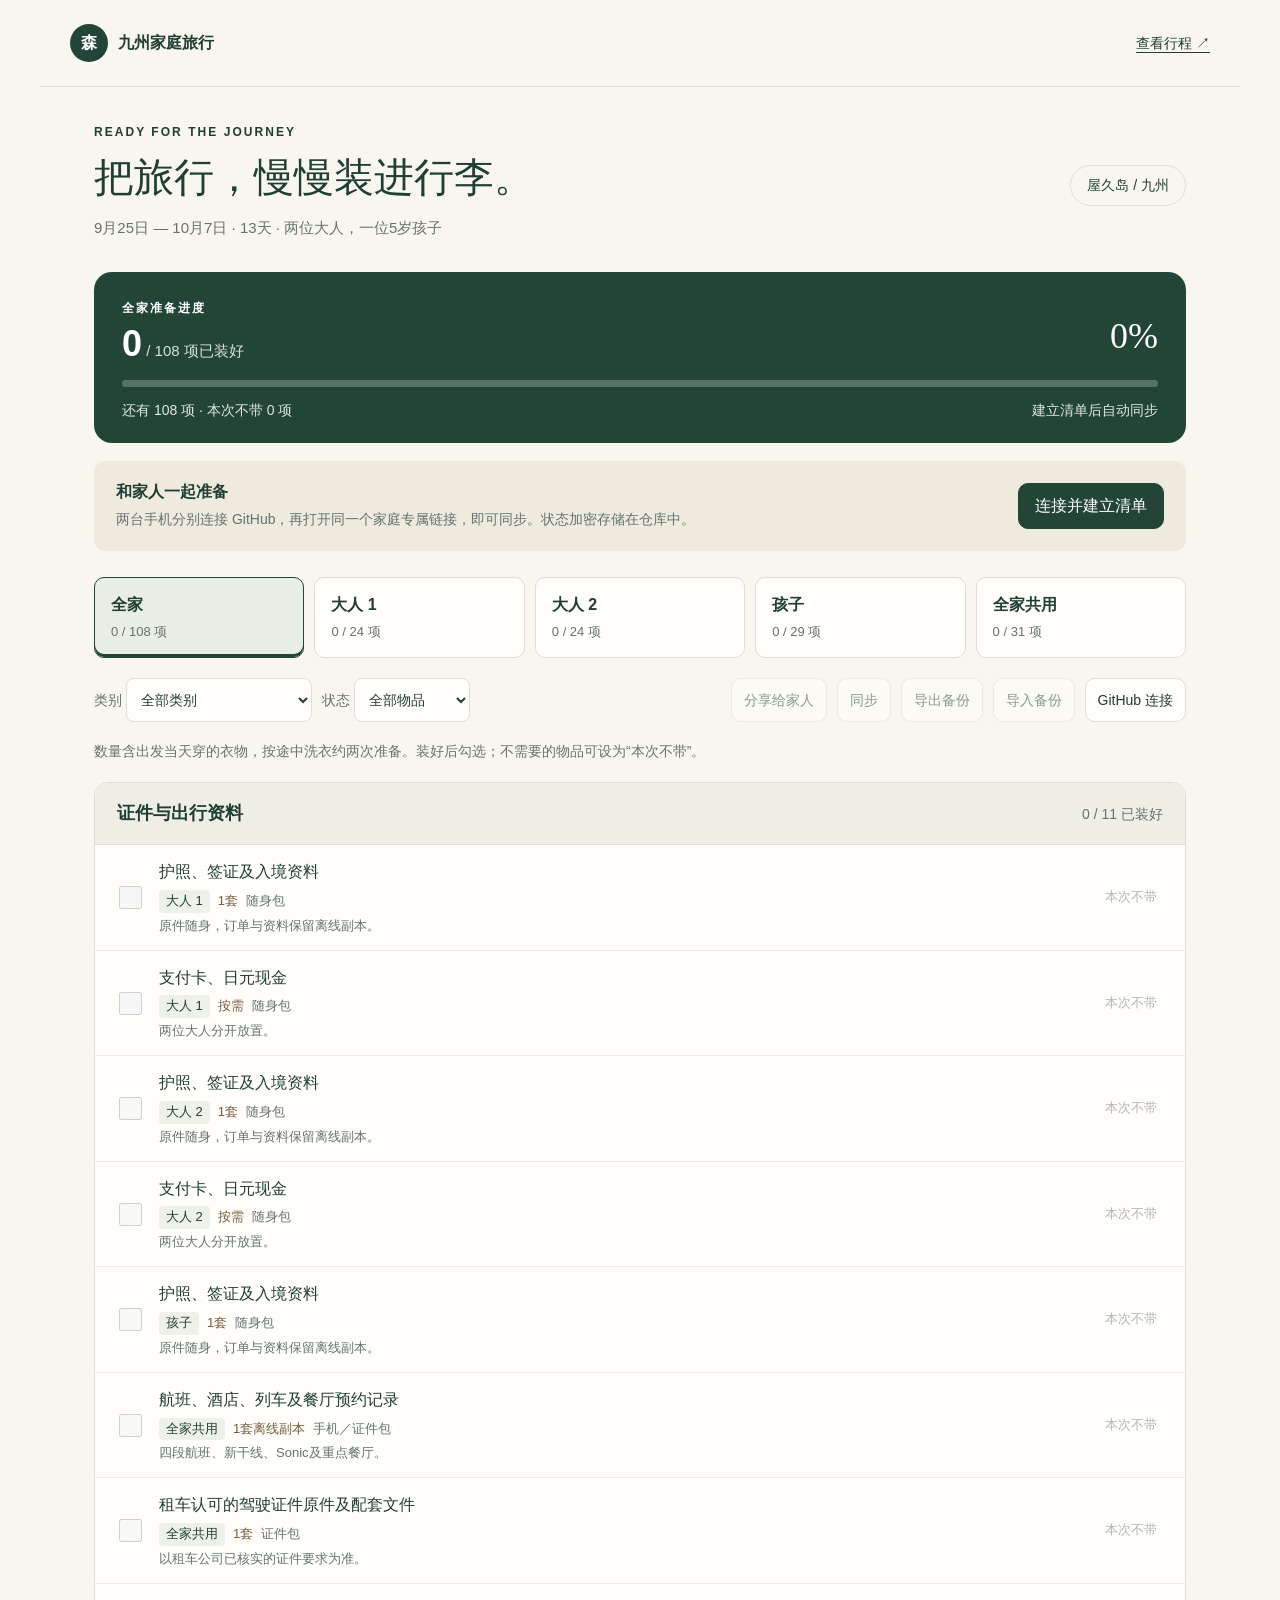
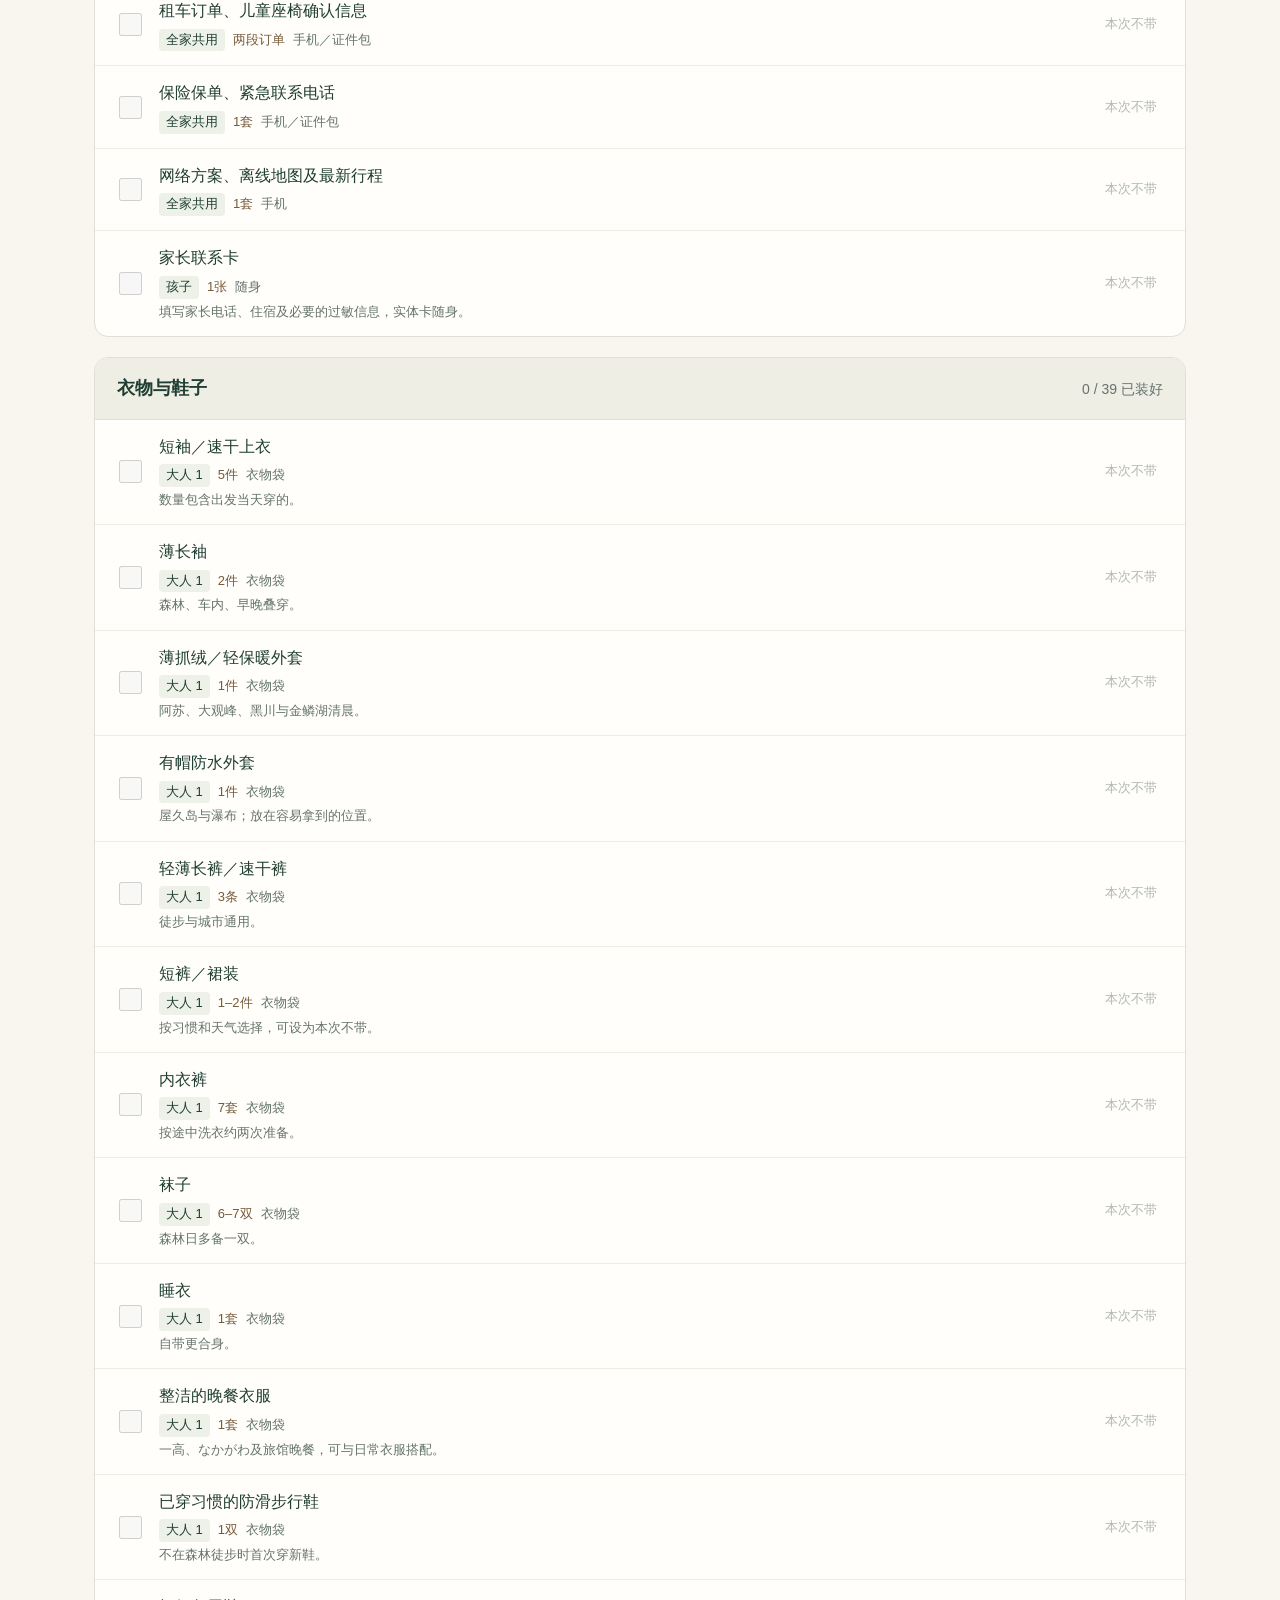
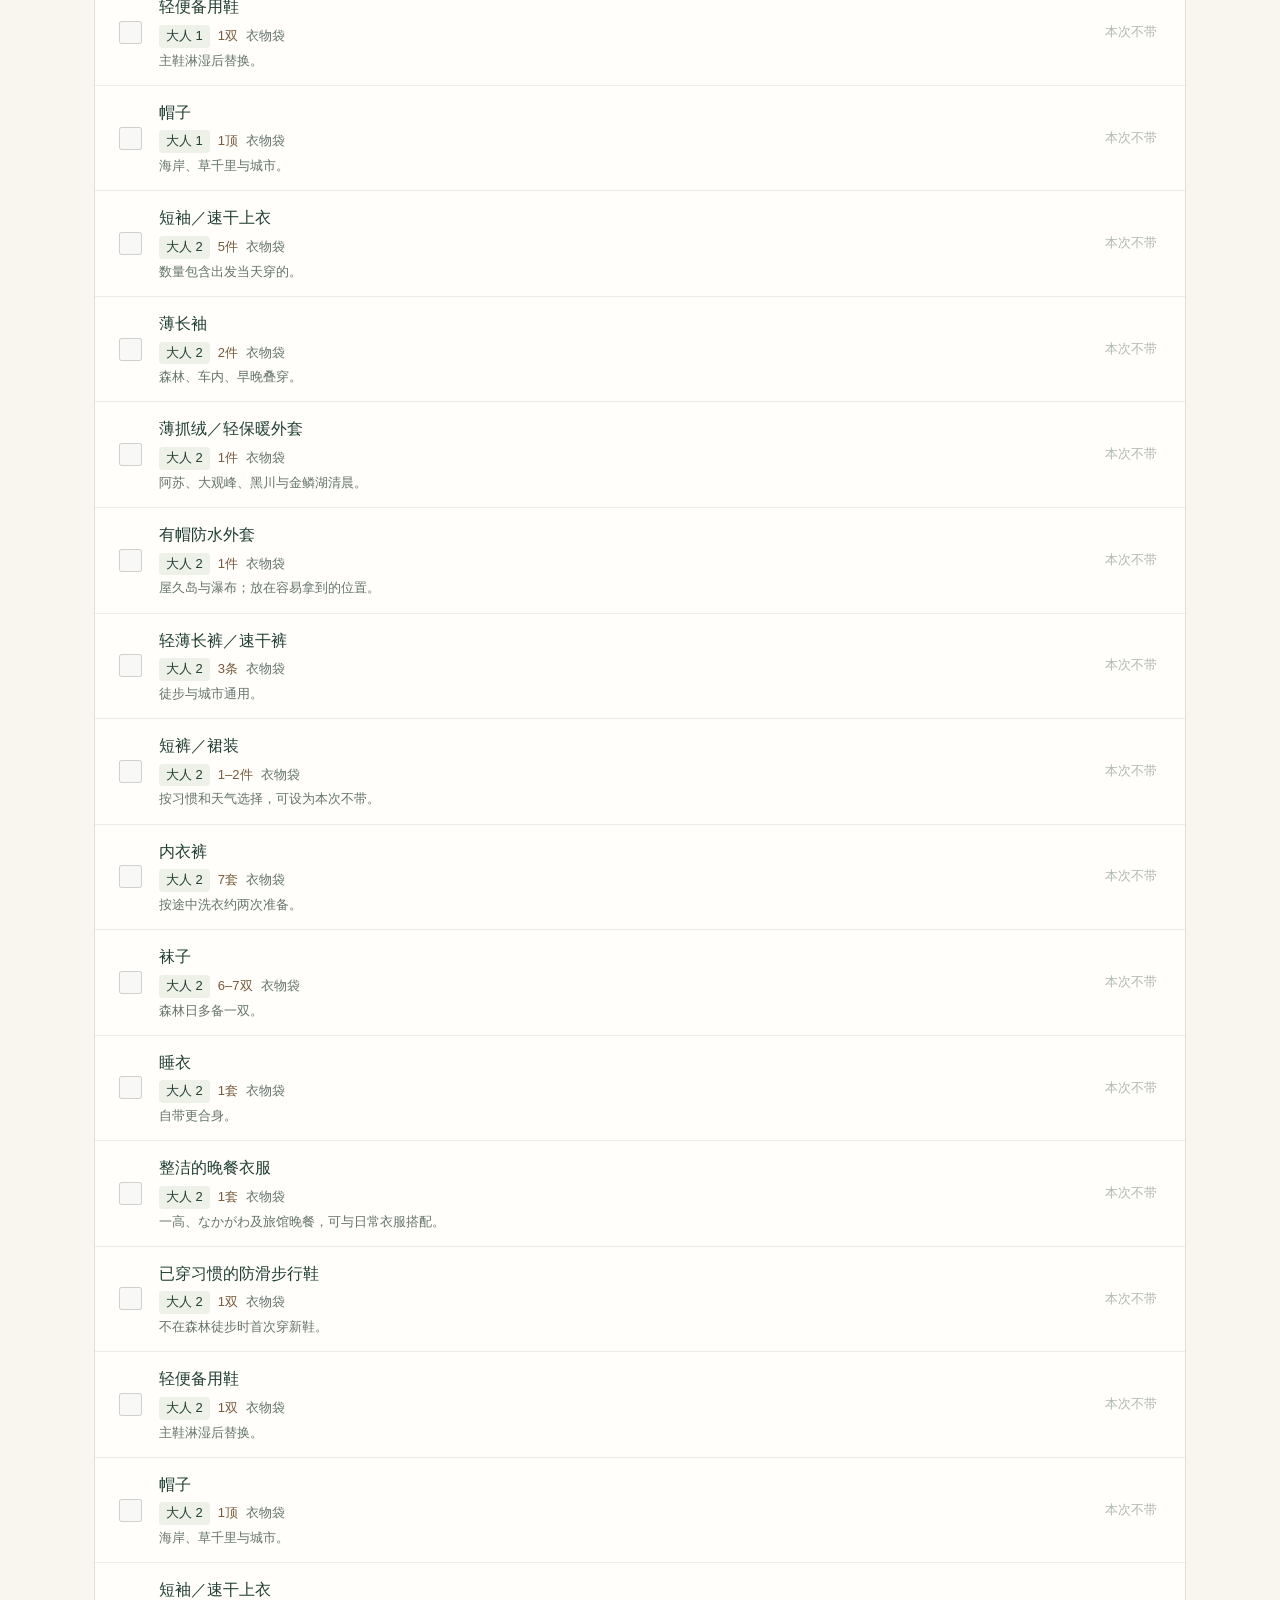
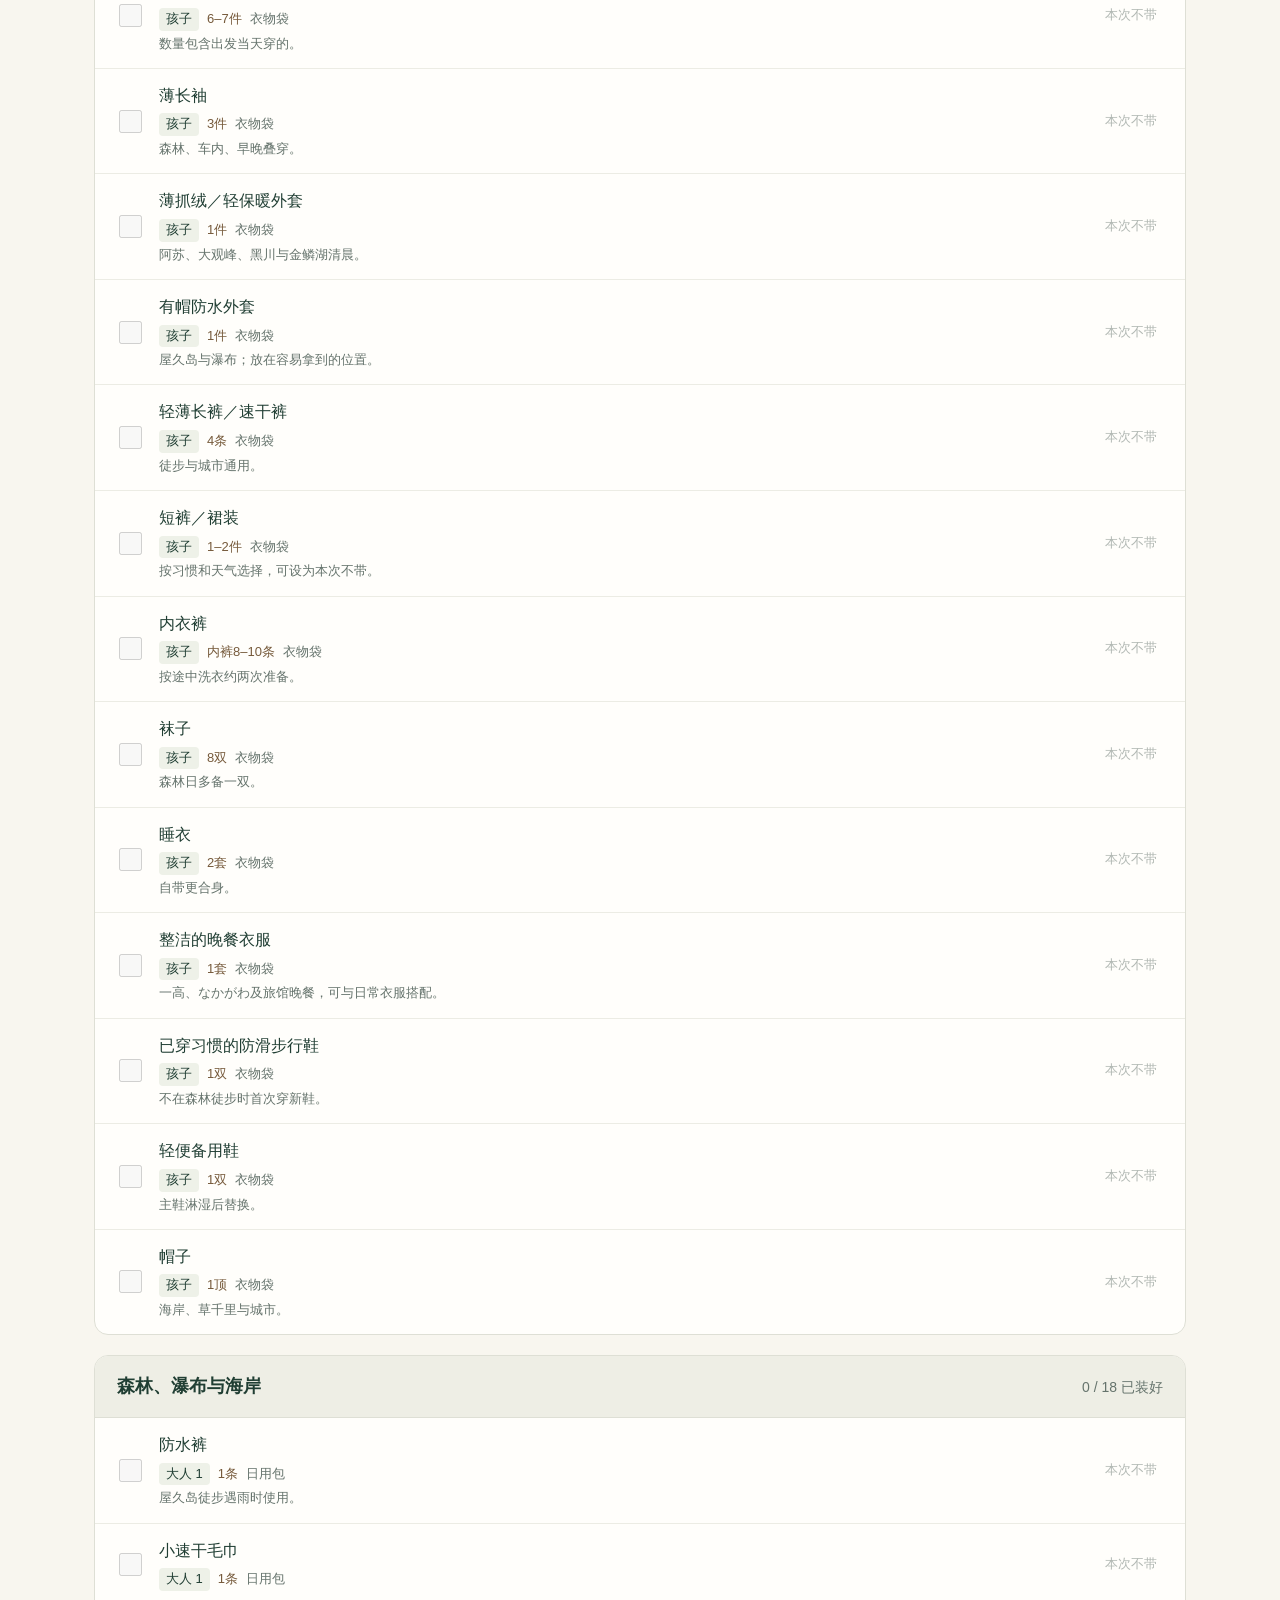
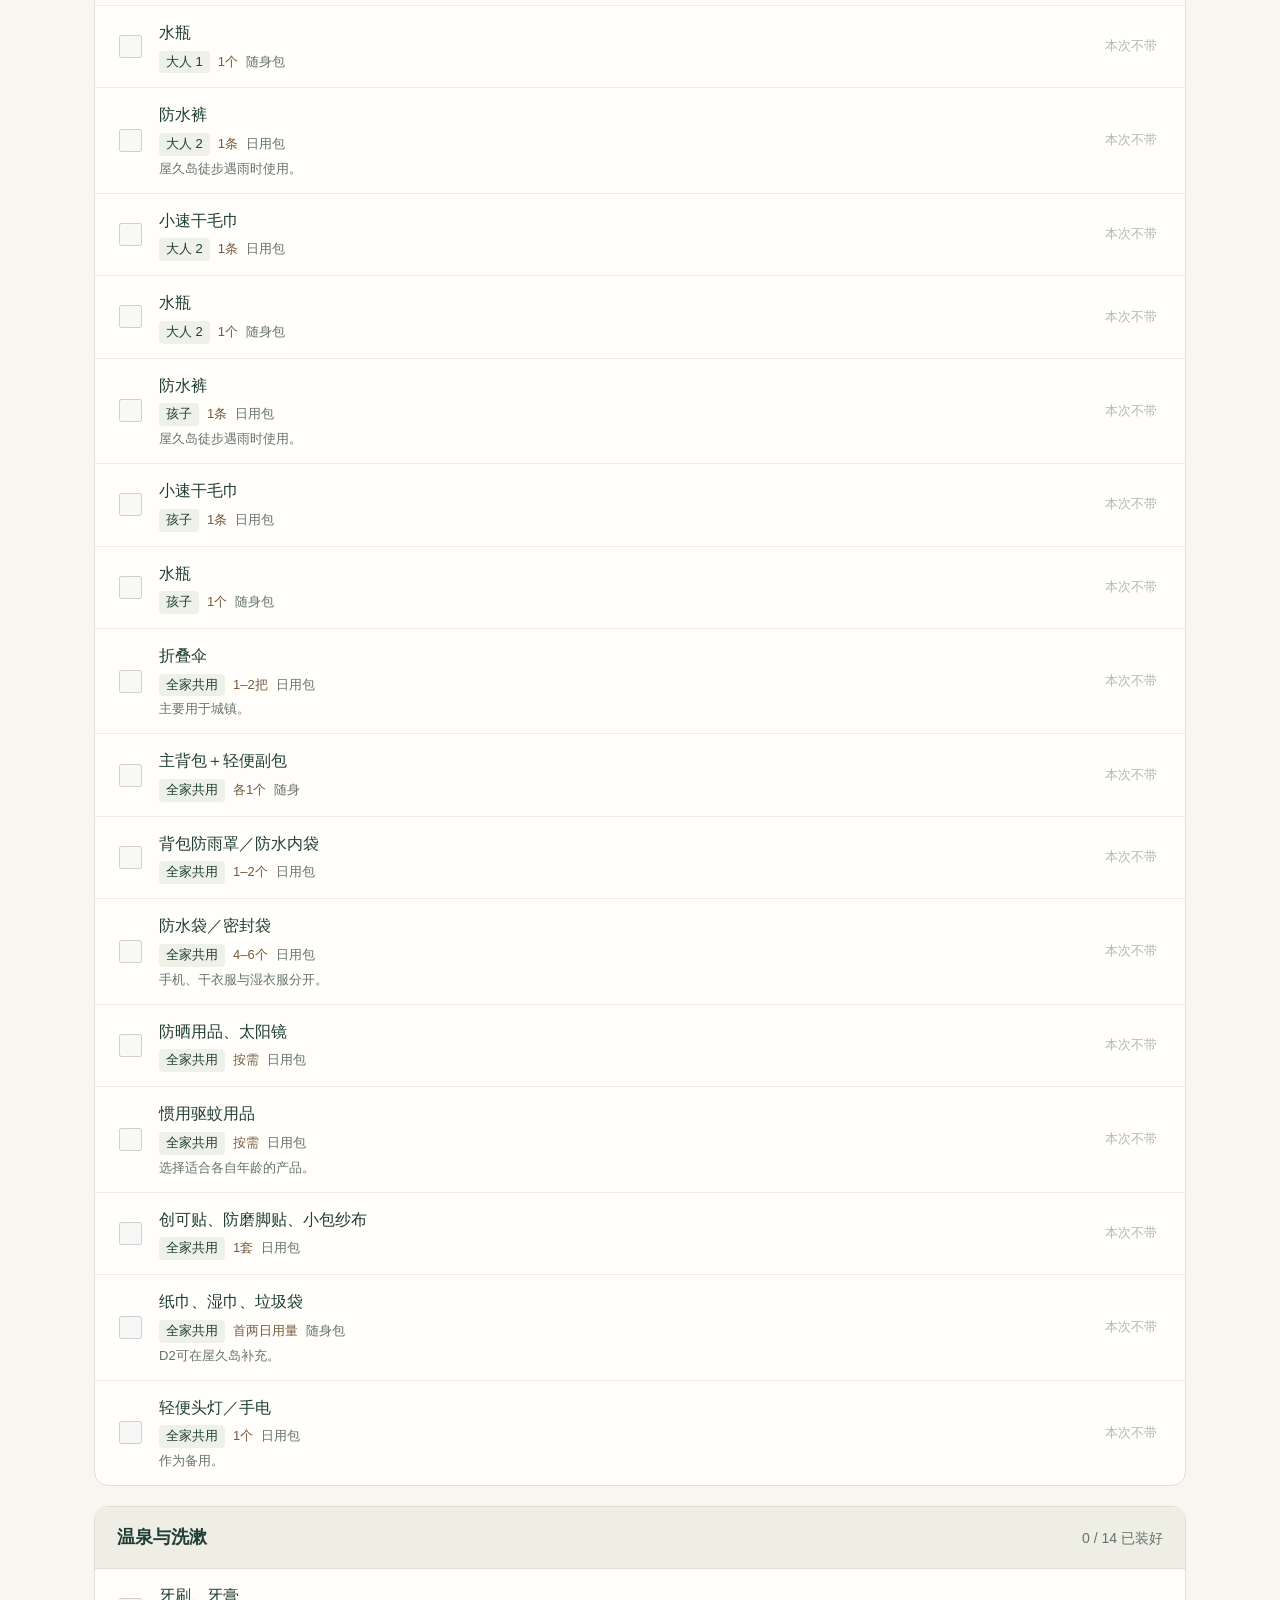
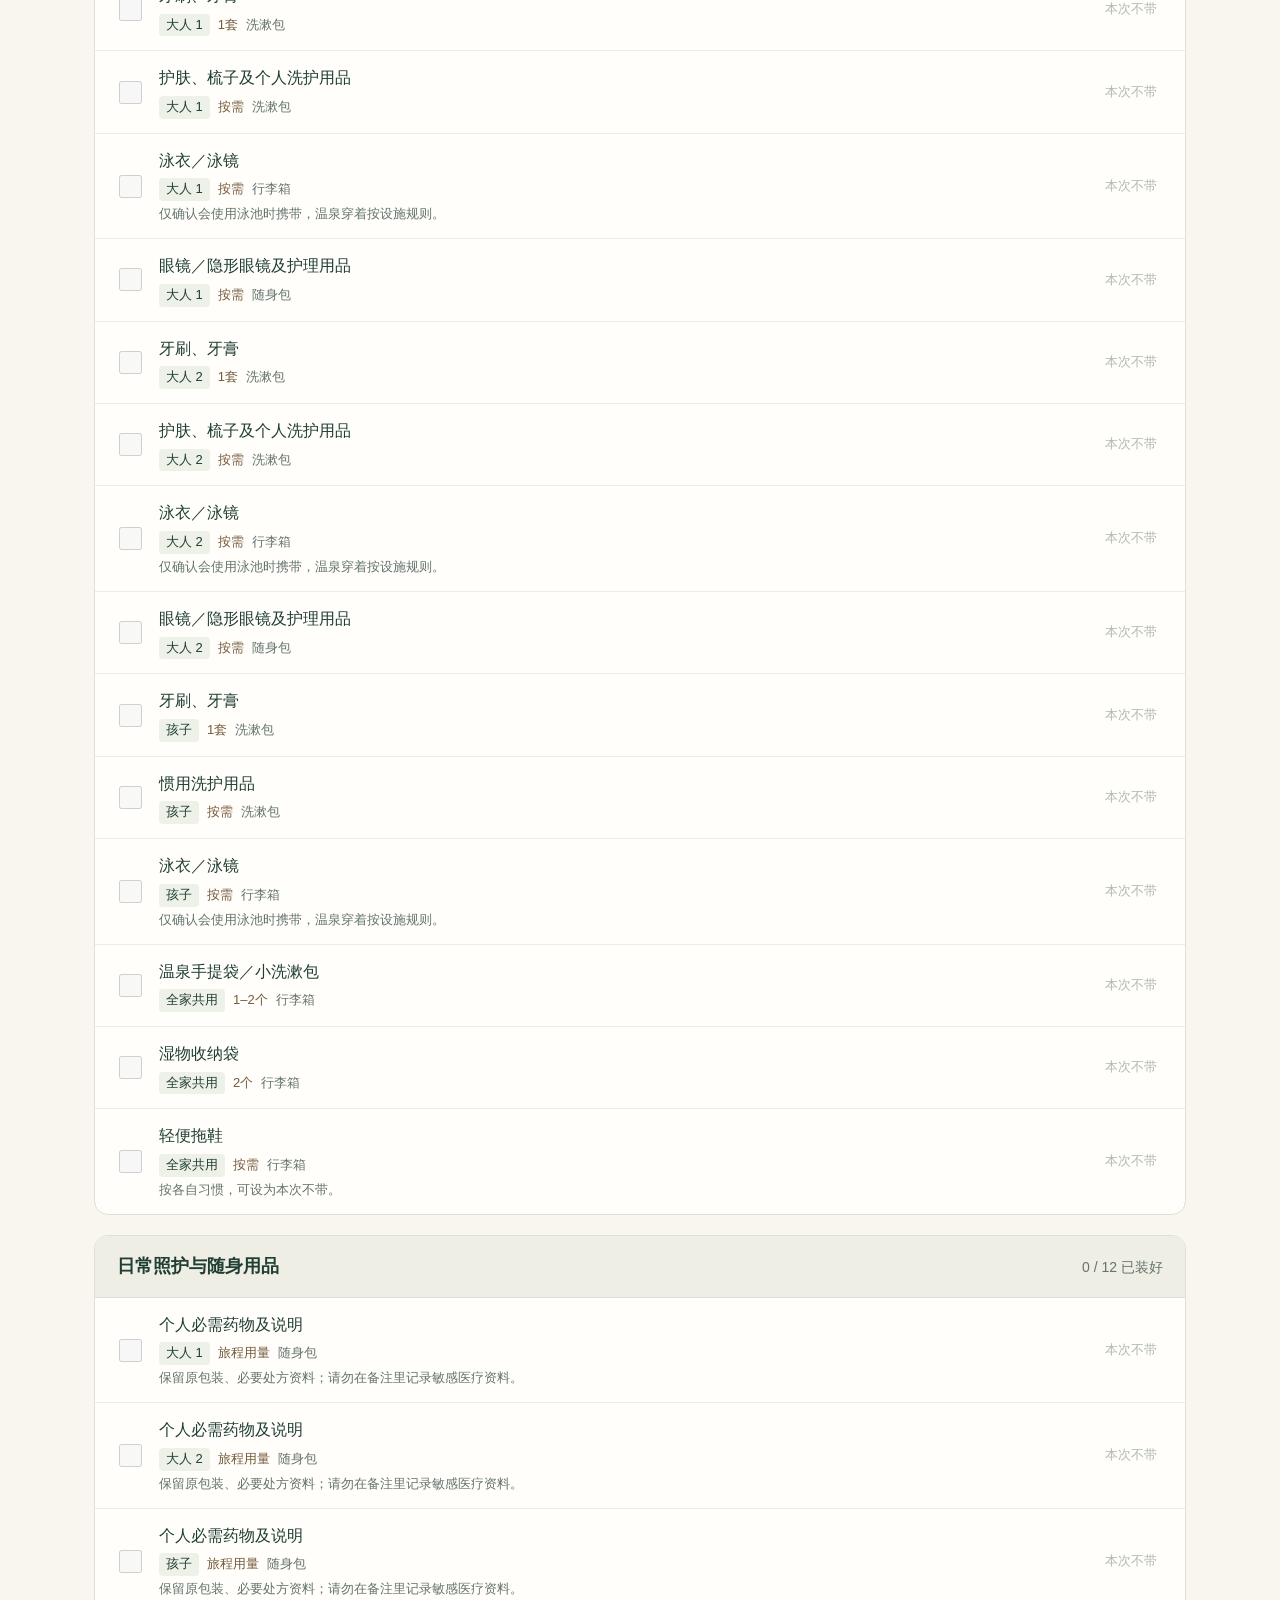
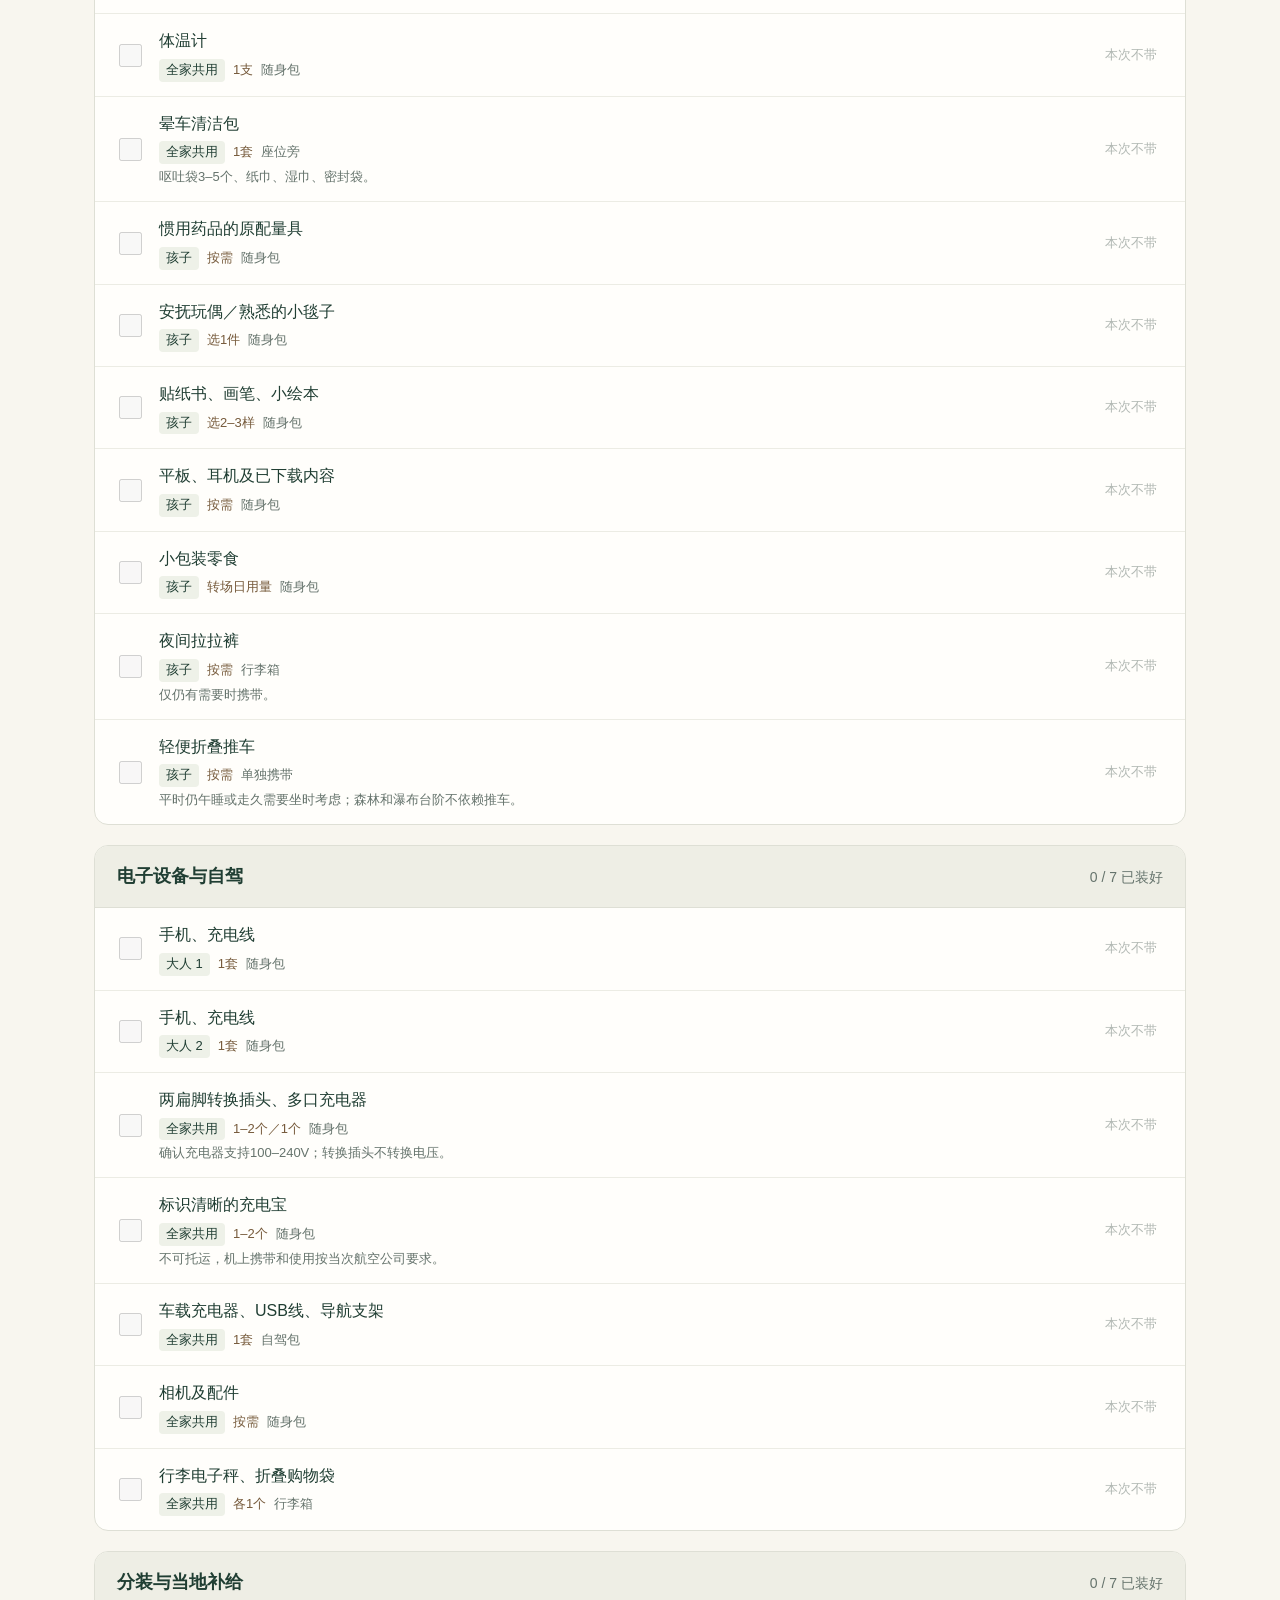
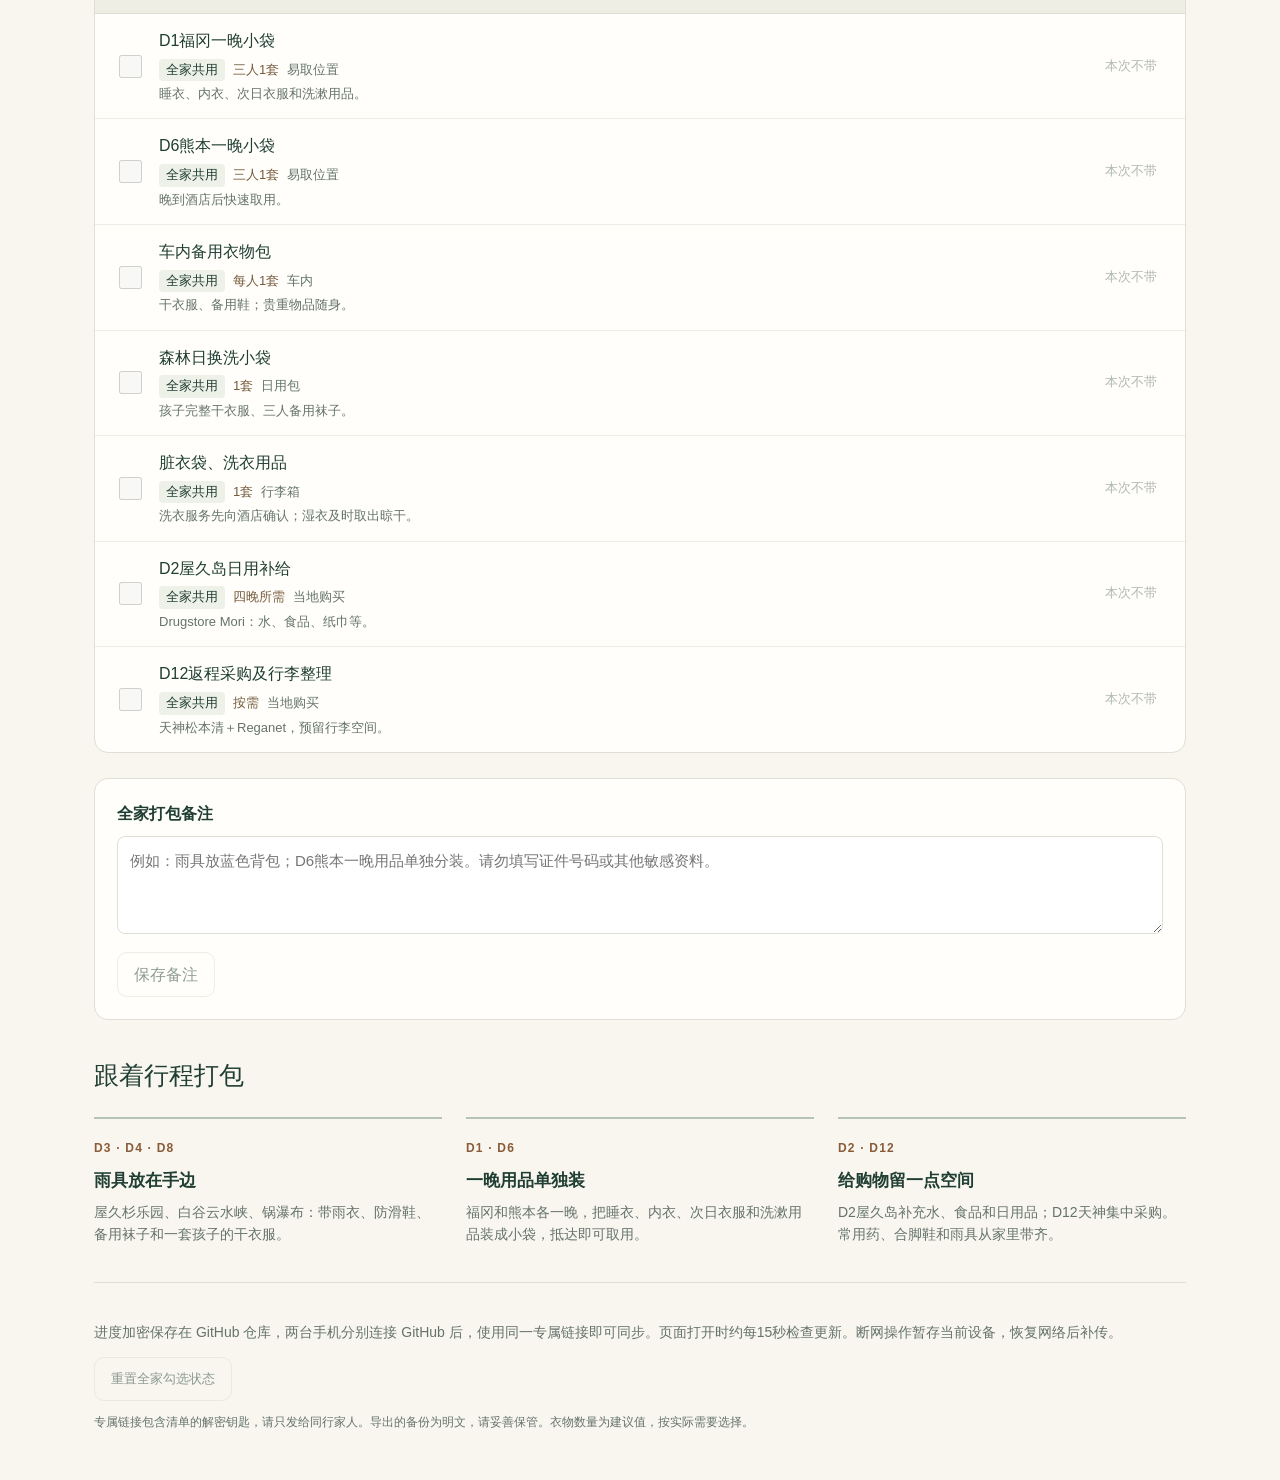
==== packing.html @ 10823718 "Add shared family packing checklist with encrypted GitHub sync" ====
<!doctype html>
<html lang="zh-CN">
<head>
  <meta charset="utf-8"><meta name="viewport" content="width=device-width, initial-scale=1">
  <meta name="referrer" content="no-referrer">
  <title>行李打包清单 · 九州家庭旅行</title>
  <meta name="description" content="两位大人和一位5岁孩子，13天九州家庭旅行打包清单。家庭专属链接，自动同步准备进度。">
  <link rel="icon" href="data:image/svg+xml,%3Csvg xmlns='http://www.w3.org/2000/svg' viewBox='0 0 40 40'%3E%3Crect width='40' height='40' rx='10' fill='%23234538'/%3E%3Cpath d='M11 21l6 6 13-15' fill='none' stroke='%23fff' stroke-width='3'/%3E%3C/svg%3E">
  <link rel="stylesheet" href="packing.css?v=1">
  <script defer src="packing-data.js?v=1"></script><script defer src="packing-cloud.js?v=1"></script><script defer src="packing.js?v=1"></script>
</head>
<body>
  <header class="top"><a href="./" class="brand"><span class="mark">森</span> 九州家庭旅行</a><a href="./">查看行程 ↗</a></header>
  <main>
    <div class="intro"><div><p class="eyebrow">READY FOR THE JOURNEY</p><h1>把旅行，慢慢装进行李。</h1><p class="subtitle">9月25日 — 10月7日 · 13天 · 两位大人，一位5岁孩子</p></div><span class="trip-tag">屋久岛 / 九州</span></div>
    <section class="progress-panel" aria-label="全家打包进度">
      <div class="progress-heading"><div><span class="eyebrow">全家准备进度</span><p><strong id="packed-count">0</strong><span id="total-count"> / 0 项已装好</span></p></div><strong id="percent">0%</strong></div>
      <progress id="progress" max="100" value="0" aria-label="全家打包完成百分比"></progress>
      <div class="progress-foot"><span id="remaining">正在载入清单</span><span id="sync-status" role="status" aria-live="polite">准备连接</span></div>
    </section>
    <section class="connection" id="connection"><div><strong>和家人一起准备</strong><p>两台手机分别连接 GitHub，再打开同一个家庭专属链接，即可同步。状态加密存储在仓库中。</p></div><button id="create" class="primary">连接并建立清单</button></section>
    <div id="error" class="error" role="alert" hidden></div>
    <nav class="members" id="members" aria-label="按成员查看"></nav>
    <div class="toolbar"><div class="selectors"><label>类别 <select id="category"><option value="all">全部类别</option></select></label><label>状态 <select id="status"><option value="all">全部物品</option><option value="todo">还没装好</option><option value="packed">已经装好</option><option value="skip">本次不带</option></select></label></div><div class="actions"><button id="share" disabled>分享给家人</button><button id="refresh" disabled>同步</button><button id="export" disabled>导出备份</button><button id="import" disabled>导入备份</button><button id="github-connect">GitHub 连接</button></div></div>
    <p class="list-hint">数量含出发当天穿的衣物，按途中洗衣约两次准备。装好后勾选；不需要的物品可设为“本次不带”。</p>
    <div id="list"></div><p id="empty" class="empty" hidden>这个筛选下没有物品。可以换个类别，或查看全部。</p>
    <section class="notes"><label for="family-note">全家打包备注</label><textarea id="family-note" maxlength="2000" rows="3" placeholder="例如：雨具放蓝色背包；D6熊本一晚用品单独分装。请勿填写证件号码或其他敏感资料。" disabled></textarea><button id="save-note" disabled>保存备注</button></section>
    <section class="trip-notes"><h2>跟着行程打包</h2><div class="tips"><article><span>D3 · D4 · D8</span><h3>雨具放在手边</h3><p>屋久杉乐园、白谷云水峡、锅瀑布：带雨衣、防滑鞋、备用袜子和一套孩子的干衣服。</p></article><article><span>D1 · D6</span><h3>一晚用品单独装</h3><p>福冈和熊本各一晚，把睡衣、内衣、次日衣服和洗漱用品装成小袋，抵达即可取用。</p></article><article><span>D2 · D12</span><h3>给购物留一点空间</h3><p>D2屋久岛补充水、食品和日用品；D12天神集中采购。常用药、合脚鞋和雨具从家里带齐。</p></article></div></section>
    <footer><p>进度加密保存在 GitHub 仓库，两台手机分别连接 GitHub 后，使用同一专属链接即可同步。页面打开时约每15秒检查更新。断网操作暂存当前设备，恢复网络后补传。</p><button id="reset" disabled>重置全家勾选状态</button><p class="small">专属链接包含清单的解密钥匙，请只发给同行家人。导出的备份为明文，请妥善保管。衣物数量为建议值，按实际需要选择。</p></footer>
  </main>
  <dialog id="modal"><h2 id="modal-title"></h2><p id="modal-text"></p><textarea id="share-link" readonly rows="3" hidden aria-label="家庭专属链接"></textarea><div class="dialog-actions"><button id="cancel">取消</button><button id="confirm" class="primary">确定</button></div></dialog>
  <input type="file" id="file" accept="application/json,.json" hidden>
  <dialog id="github-dialog"><h2>连接 GitHub 同步</h2><p>使用仅授予 HerbChung / 202609Travel 仓库 <strong>Contents：读写</strong>权限的 fine-grained token。两台手机需分别连接。</p><label for="github-token">Fine-grained token</label><input id="github-token" type="password" autocomplete="off" spellcheck="false" placeholder="github_pat_…"><label class="remember"><input type="checkbox" id="remember-token"> 在这台个人设备的浏览器中记住令牌</label><p class="small">不勾选时仅在本次页面打开期间使用。令牌不会放进网页源码、仓库文件或分享链接；勾选记住后会保存在此浏览器中。</p><div id="github-error" role="alert"></div><div class="dialog-actions"><button id="github-disconnect">断开并忘记令牌</button><button id="github-cancel">取消</button><button id="github-confirm" class="primary">连接</button></div></dialog>
  <noscript>请启用浏览器的 JavaScript，以使用勾选和自动同步功能。</noscript>
</body></html>
---- packing.css ----
:root{--ink:#203e33;--green:#234538;--muted:#65736c;--paper:#f8f6ef;--line:#dedfd5;--warm:#ead3bf;--white:#fffefb}*{box-sizing:border-box}body{margin:0;background:var(--paper);color:var(--ink);font-family:-apple-system,BlinkMacSystemFont,"Segoe UI","Microsoft YaHei",sans-serif;font-size:16px;line-height:1.6}button,select,textarea{font:inherit}button,a,select,input{touch-action:manipulation}button{min-height:44px;padding:9px 16px;border:1px solid var(--line);border-radius:10px;background:var(--white);color:var(--ink);cursor:pointer}button:hover:not(:disabled){border-color:var(--green);background:#edf1e9}button:disabled{opacity:.5;cursor:default}.primary{background:var(--green);color:white;border-color:var(--green)}.primary:hover:not(:disabled){background:#315c49;color:white}:focus-visible{outline:3px solid #b26737;outline-offset:3px}a{color:inherit;text-underline-offset:4px}.top{max-width:1200px;margin:auto;padding:24px 30px;display:flex;align-items:center;justify-content:space-between;border-bottom:1px solid var(--line);gap:15px}.brand{display:flex;align-items:center;gap:10px;font-weight:600;text-decoration:none}.mark{display:grid;place-items:center;width:38px;height:38px;background:var(--green);color:white;border-radius:50%;font-family:serif}.top>a:last-child{font-size:14px}main{max-width:1140px;margin:0 auto;padding:36px 24px}.intro{display:flex;justify-content:space-between;align-items:center;gap:20px;margin-bottom:24px}.eyebrow{font-size:12px;letter-spacing:.17em;font-weight:700;margin:0}h1{font-family:Georgia,"Songti SC","SimSun",serif;font-size:clamp(28px,3.1vw,40px);font-weight:500;line-height:1.4;margin:9px 0}.subtitle{color:var(--muted);margin:8px 0;font-size:15px}.trip-tag{border:1px solid var(--line);border-radius:30px;padding:8px 16px;white-space:nowrap;font-size:14px}.progress-panel{background:var(--green);color:white;padding:22px 28px;border-radius:18px}.progress-heading{display:flex;align-items:center;justify-content:space-between}.progress-heading p{margin:3px 0 14px}.progress-heading strong{font-size:36px;line-height:1.2}.progress-heading p span{font-size:15px;color:#d7e2d8}#percent{font-family:Georgia,serif;font-weight:400}progress{display:block;width:100%;height:7px;appearance:none;border:0;border-radius:5px;overflow:hidden;background:#567264}progress::-webkit-progress-bar{background:#567264}progress::-webkit-progress-value{background:#ead3bf;transition:width .2s}progress::-moz-progress-bar{background:#ead3bf}.progress-foot{display:flex;justify-content:space-between;gap:14px;font-size:14px;color:#e0e8df;margin-top:12px}.connection{display:flex;justify-content:space-between;gap:20px;align-items:center;background:#eeeade;padding:18px 22px;border-radius:12px;margin-top:18px}.connection p{margin:3px 0;font-size:14px;color:var(--muted)}.connection button{flex-shrink:0}.error{margin-top:16px;background:#fff0e5;border:1px solid #d1a07d;border-radius:10px;color:#783713;padding:14px}.members{display:grid;grid-template-columns:repeat(5,1fr);gap:10px;margin:26px 0 20px}.member{padding:14px 16px;text-align:left}.member strong{display:block;font-size:16px}.member span{font-size:13px;color:var(--muted)}.member[aria-pressed=true]{border-color:var(--green);background:#e9eee4;box-shadow:inset 0 -3px var(--green)}.toolbar{display:flex;align-items:center;justify-content:space-between;gap:16px;flex-wrap:wrap}.selectors,.actions{display:flex;gap:10px;align-items:center;flex-wrap:wrap}.selectors label{font-size:14px;color:var(--muted)}select{border:1px solid var(--line);border-radius:8px;background:var(--white);color:var(--ink);padding:10px 28px 10px 10px;min-height:44px}.actions button{font-size:14px;padding:8px 12px}.list-hint{font-size:14px;color:var(--muted);margin:18px 0}.group{margin:20px 0;border:1px solid var(--line);background:var(--white);border-radius:14px;overflow:hidden}.group-head{display:flex;justify-content:space-between;align-items:baseline;gap:12px;padding:16px 22px;background:#eeeee5;border-bottom:1px solid var(--line)}.group-head h2{font-size:18px;margin:0;font-weight:600}.group-head span{font-size:14px;color:var(--muted)}.item{display:flex;align-items:center;gap:14px;padding:14px 20px;border-bottom:1px solid #ecece4}.item:last-child{border-bottom:0}.item label{display:flex;align-items:center;gap:14px;flex:1;cursor:pointer;min-width:0}.item input{width:23px;height:23px;flex:0 0 23px;accent-color:var(--green);cursor:pointer}.item-text{flex:1;min-width:0}.item-name{font-weight:500}.item-note{display:block;color:var(--muted);font-size:13px;margin-top:3px;line-height:1.55}.meta{display:flex;align-items:center;gap:8px;flex-wrap:wrap;margin-top:5px;font-size:13px}.owner{border-radius:4px;background:#eef1e8;padding:1px 7px}.qty{color:#765a3b}.bag{color:var(--muted)}.skip{border:0;background:transparent;font-size:13px;color:var(--muted);white-space:nowrap;padding:8px;min-height:44px}.item.done{background:#f4f7f0}.item.done .item-name{text-decoration:line-through;color:var(--muted)}.item.skipped{background:#f5f4f0}.item.skipped .item-text{opacity:.6}.notes{margin:25px 0;background:var(--white);border:1px solid var(--line);padding:22px;border-radius:14px}.notes label{display:block;font-weight:600;margin-bottom:10px}textarea{width:100%;padding:12px;border:1px solid var(--line);border-radius:8px;background:white;color:var(--ink);font-size:15px;resize:vertical}.notes button{margin-top:10px}.trip-notes{margin-top:36px}.trip-notes h2{font-family:Georgia,"SimSun",serif;font-weight:500;font-size:25px}.tips{display:grid;grid-template-columns:repeat(3,1fr);gap:24px}.tips article{border-top:2px solid #b8c4b3;padding-top:15px}.tips span{font-size:12px;letter-spacing:.1em;color:#8a5b37;font-weight:600}.tips h3{font-size:17px;margin:7px 0}.tips p{color:var(--muted);font-size:14px;margin:0}footer{border-top:1px solid var(--line);padding-top:24px;margin-top:36px;font-size:14px;color:var(--muted)}footer button{font-size:13px;background:transparent}.small{font-size:12px}.empty{text-align:center;padding:40px;color:var(--muted)}dialog{max-width:520px;width:calc(100% - 36px);padding:28px;border:1px solid var(--line);border-radius:18px;background:var(--white);color:var(--ink)}dialog::backdrop{background:#12281d80}dialog h2{margin:0 0 12px;font-size:22px}.dialog-actions{display:flex;justify-content:flex-end;gap:10px;margin-top:20px}#share-link{font-size:13px;word-break:break-all}[hidden]{display:none!important}@media(max-width:700px){.top{padding:16px 18px}main{padding:24px 16px}.trip-tag{display:none}.intro{margin-bottom:18px}.eyebrow{font-size:11px}h1{font-size:29px}.subtitle{font-size:13px}.progress-panel{padding:20px}.progress-foot{flex-direction:column;gap:4px}.members{display:flex;overflow-x:auto;padding-bottom:5px;gap:8px}.member{min-width:106px;padding:12px}.toolbar{gap:12px}.selectors{width:100%}.actions{gap:7px}.actions button{font-size:13px}.connection{padding:16px;align-items:flex-start;flex-direction:column;gap:10px}.group-head{padding:14px}.item{padding:13px 12px;gap:6px}.item label{gap:10px}.skip{font-size:12px;padding:6px}.tips{grid-template-columns:1fr;gap:18px}.notes{padding:16px}.group-head h2{font-size:17px}}@media(prefers-reduced-motion:reduce){*{transition:none!important}}
:root #github-token{width:100%;padding:12px;border:1px solid var(--line);border-radius:8px;font:inherit;margin:8px 0}.remember{display:flex;gap:10px;align-items:center;font-size:14px;margin-top:12px}.remember input{width:20px;height:20px}.dialog-actions{flex-wrap:wrap}#github-error{color:#91391f;font-size:14px}
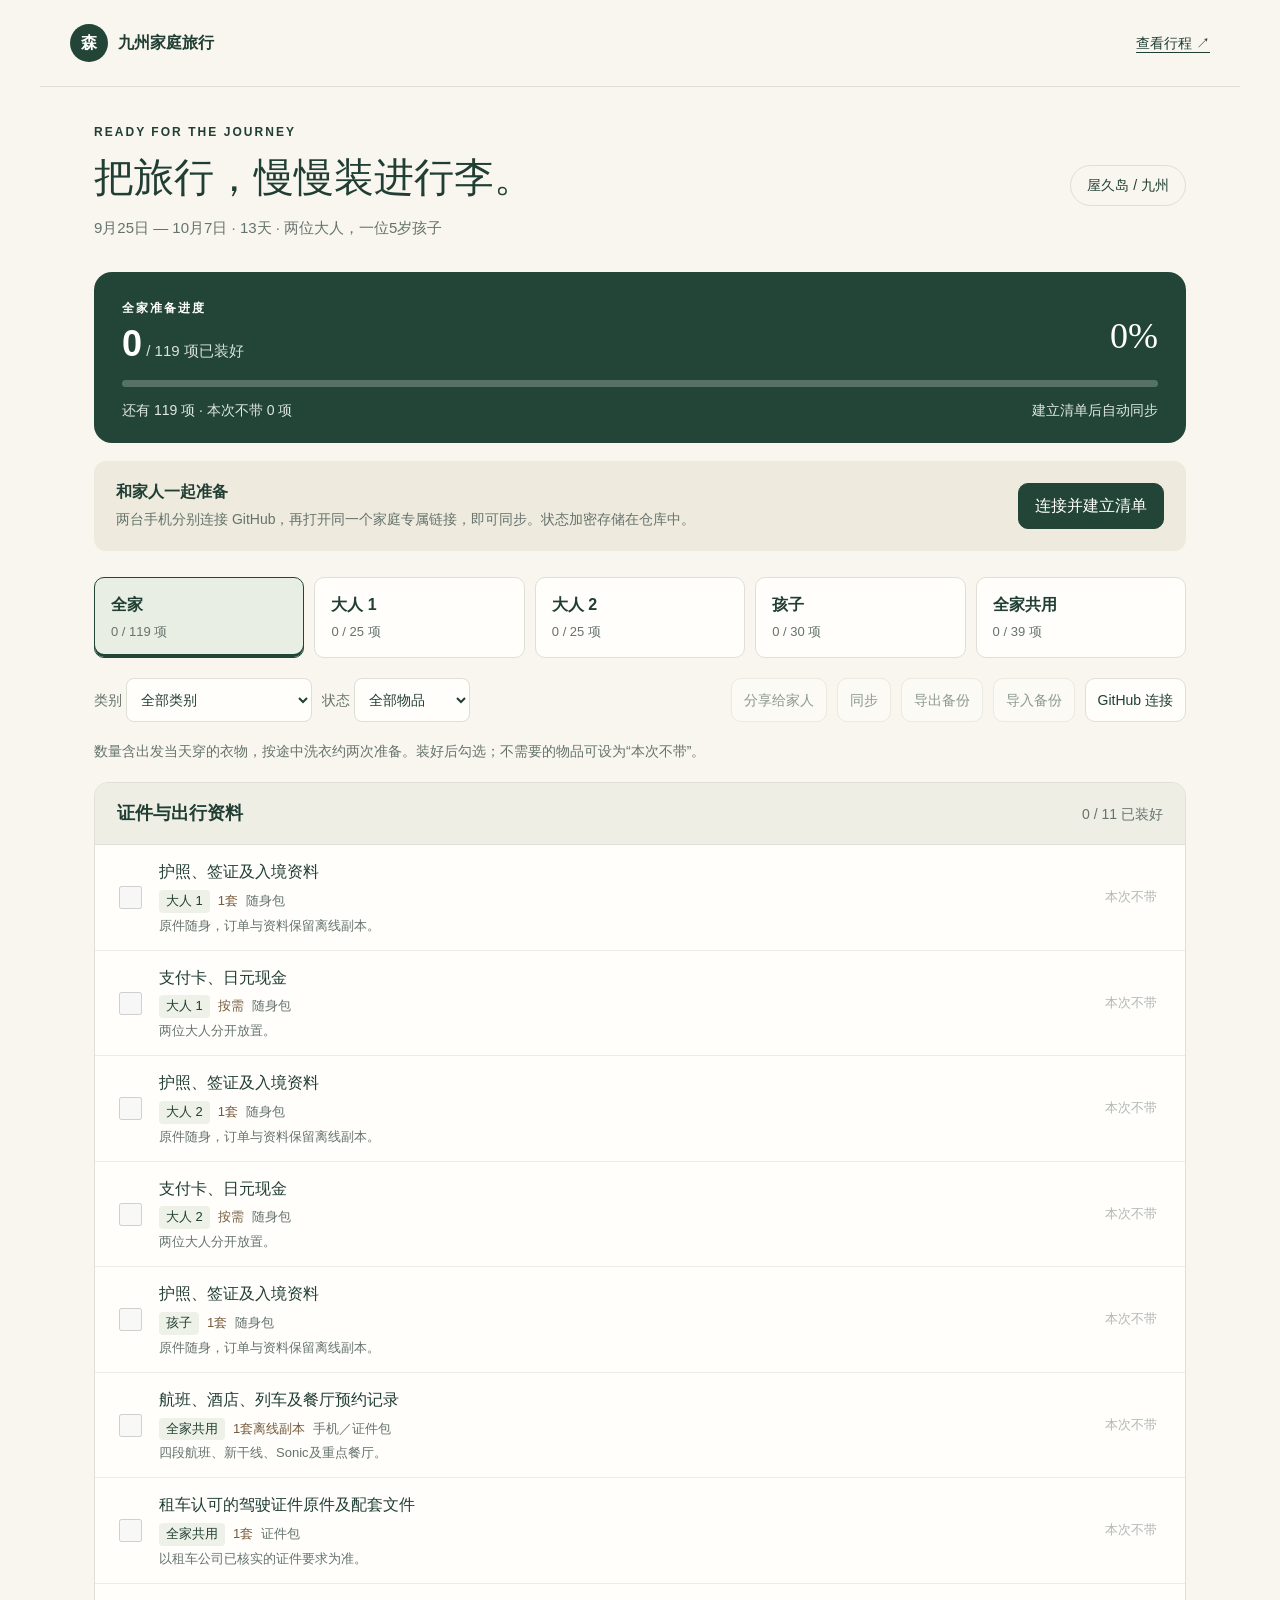
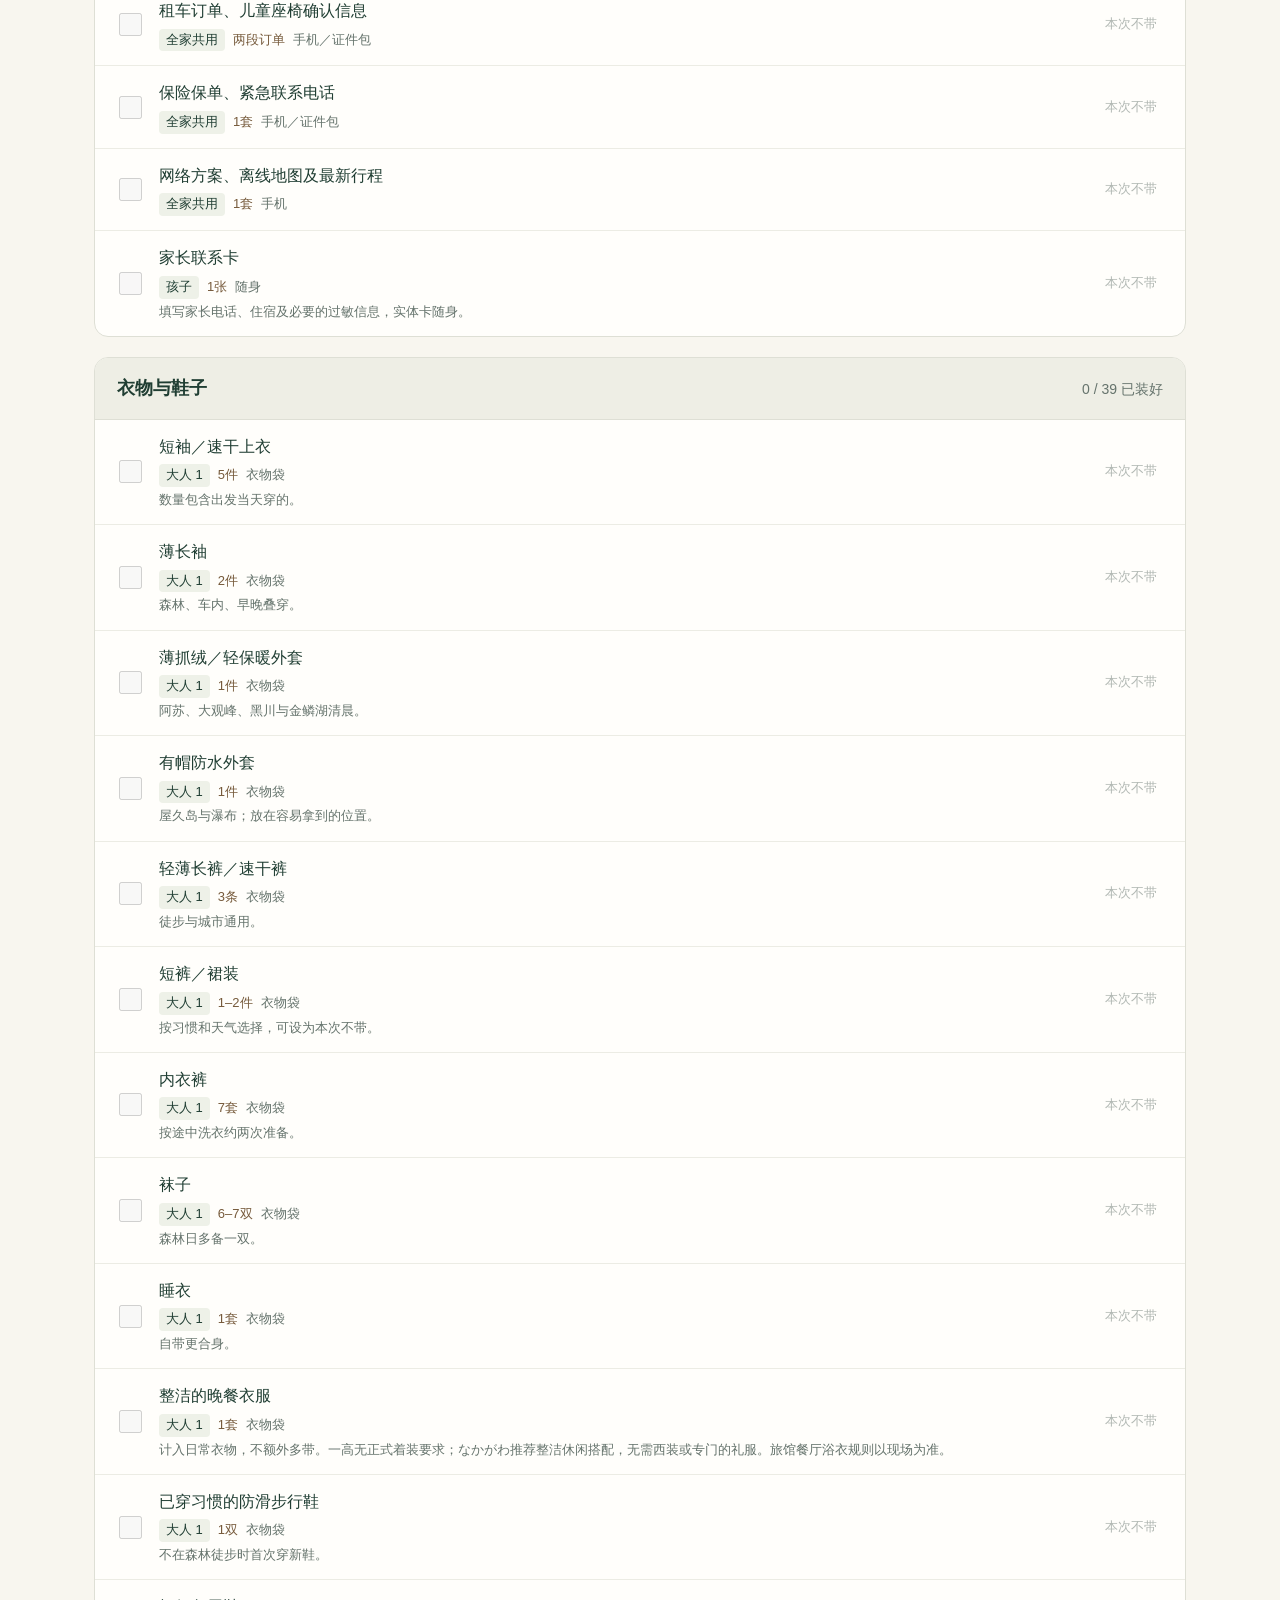
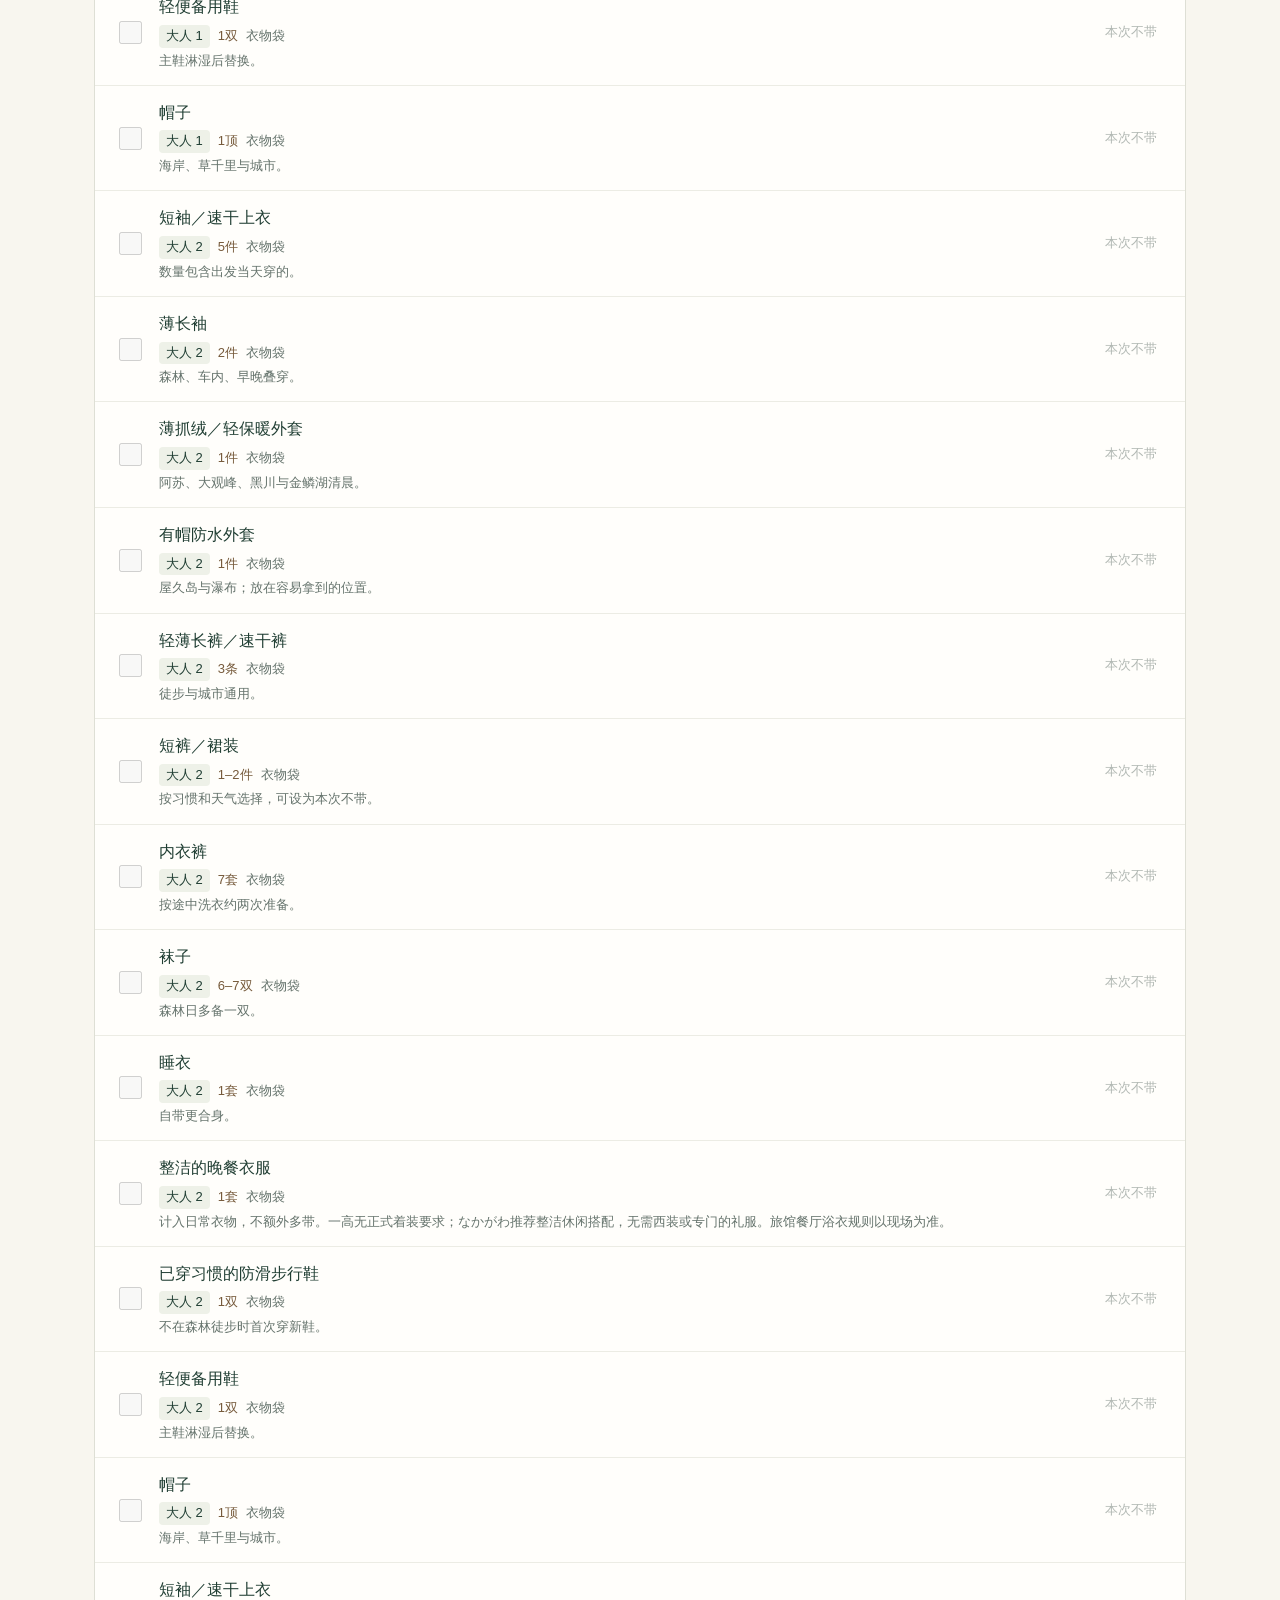
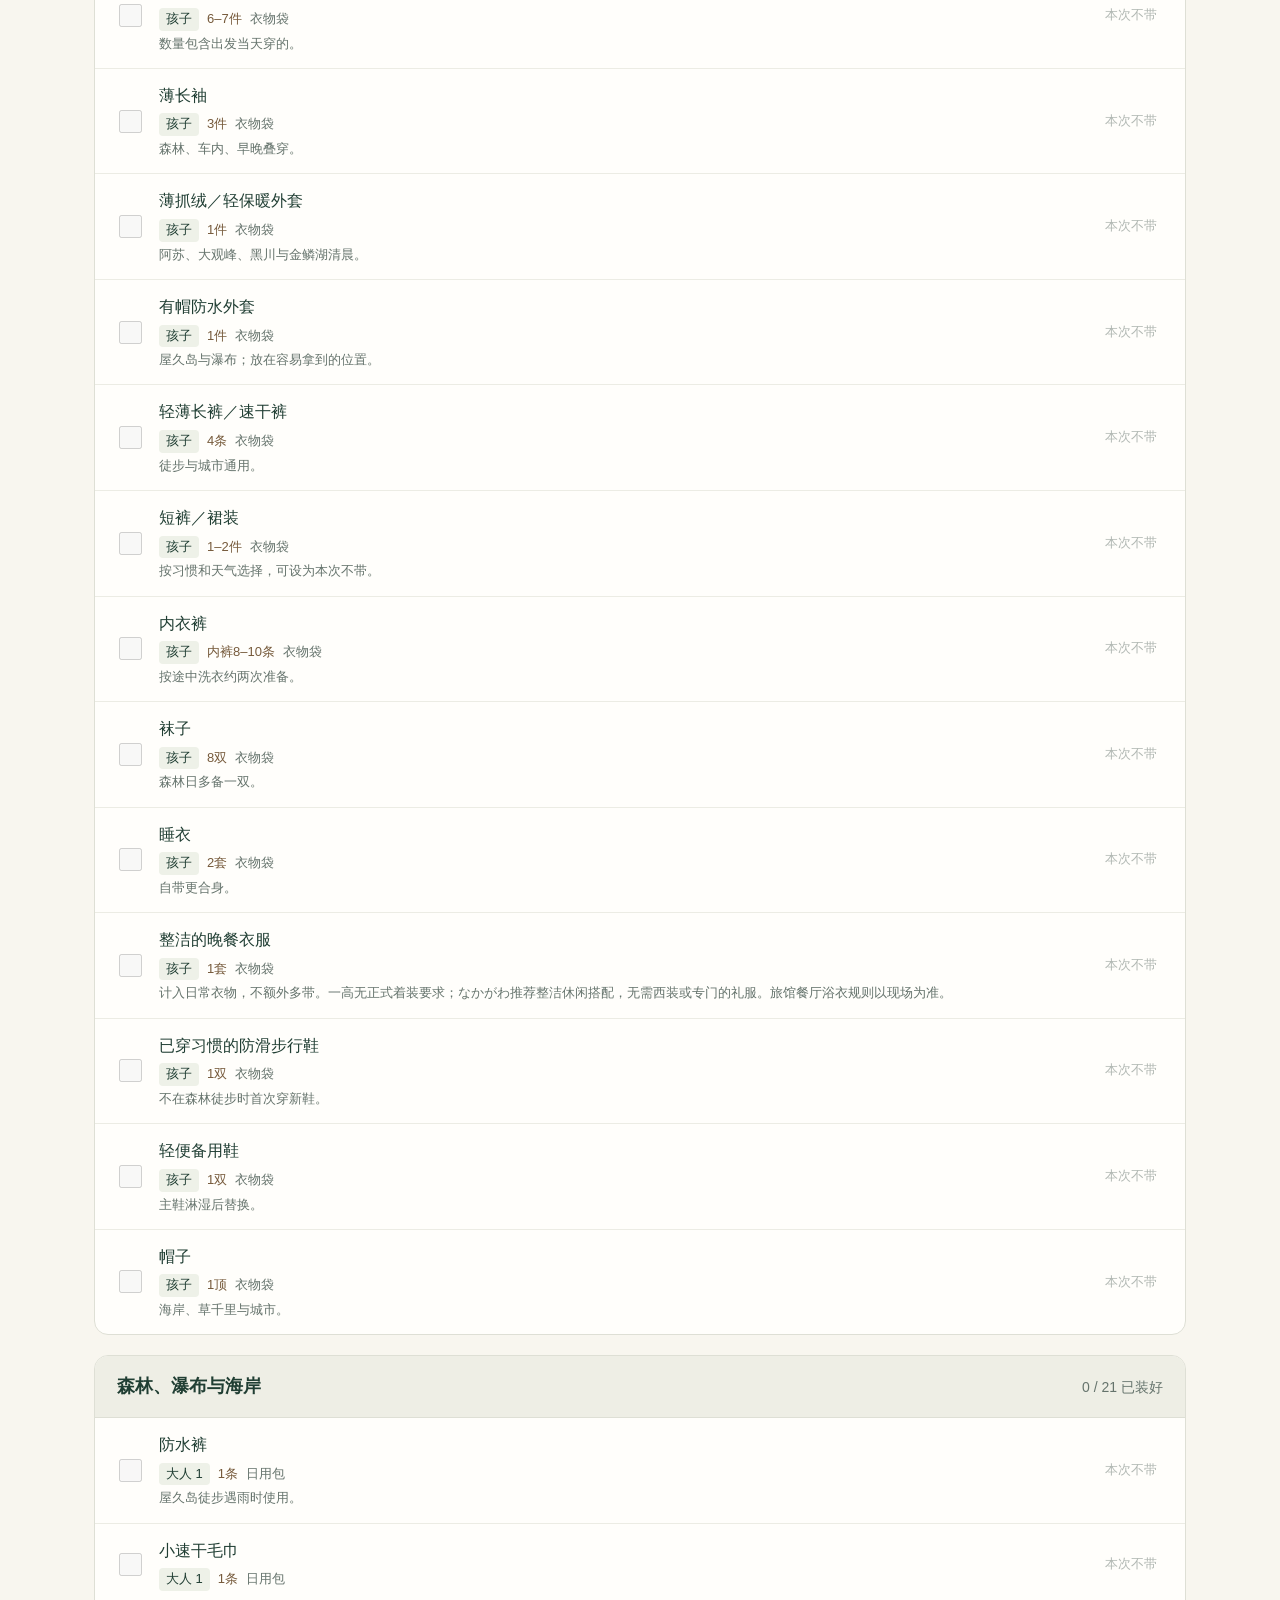
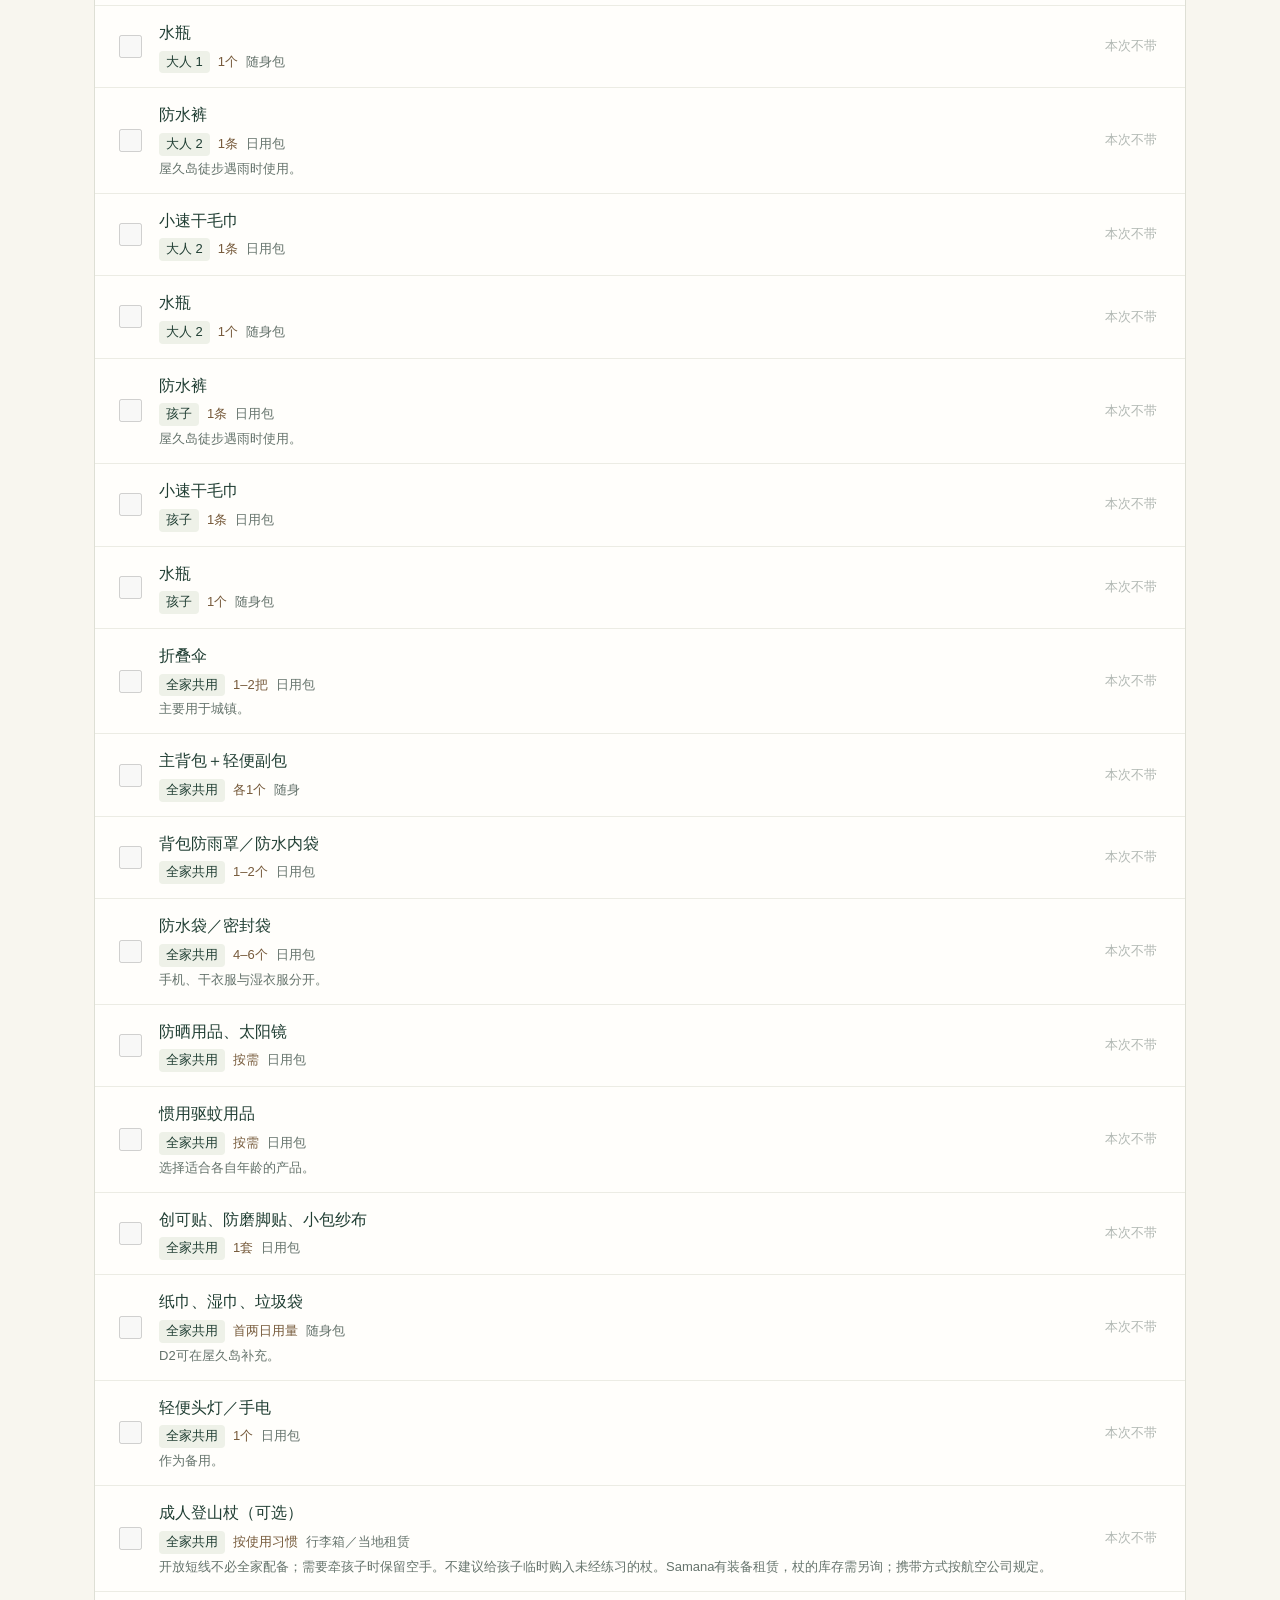
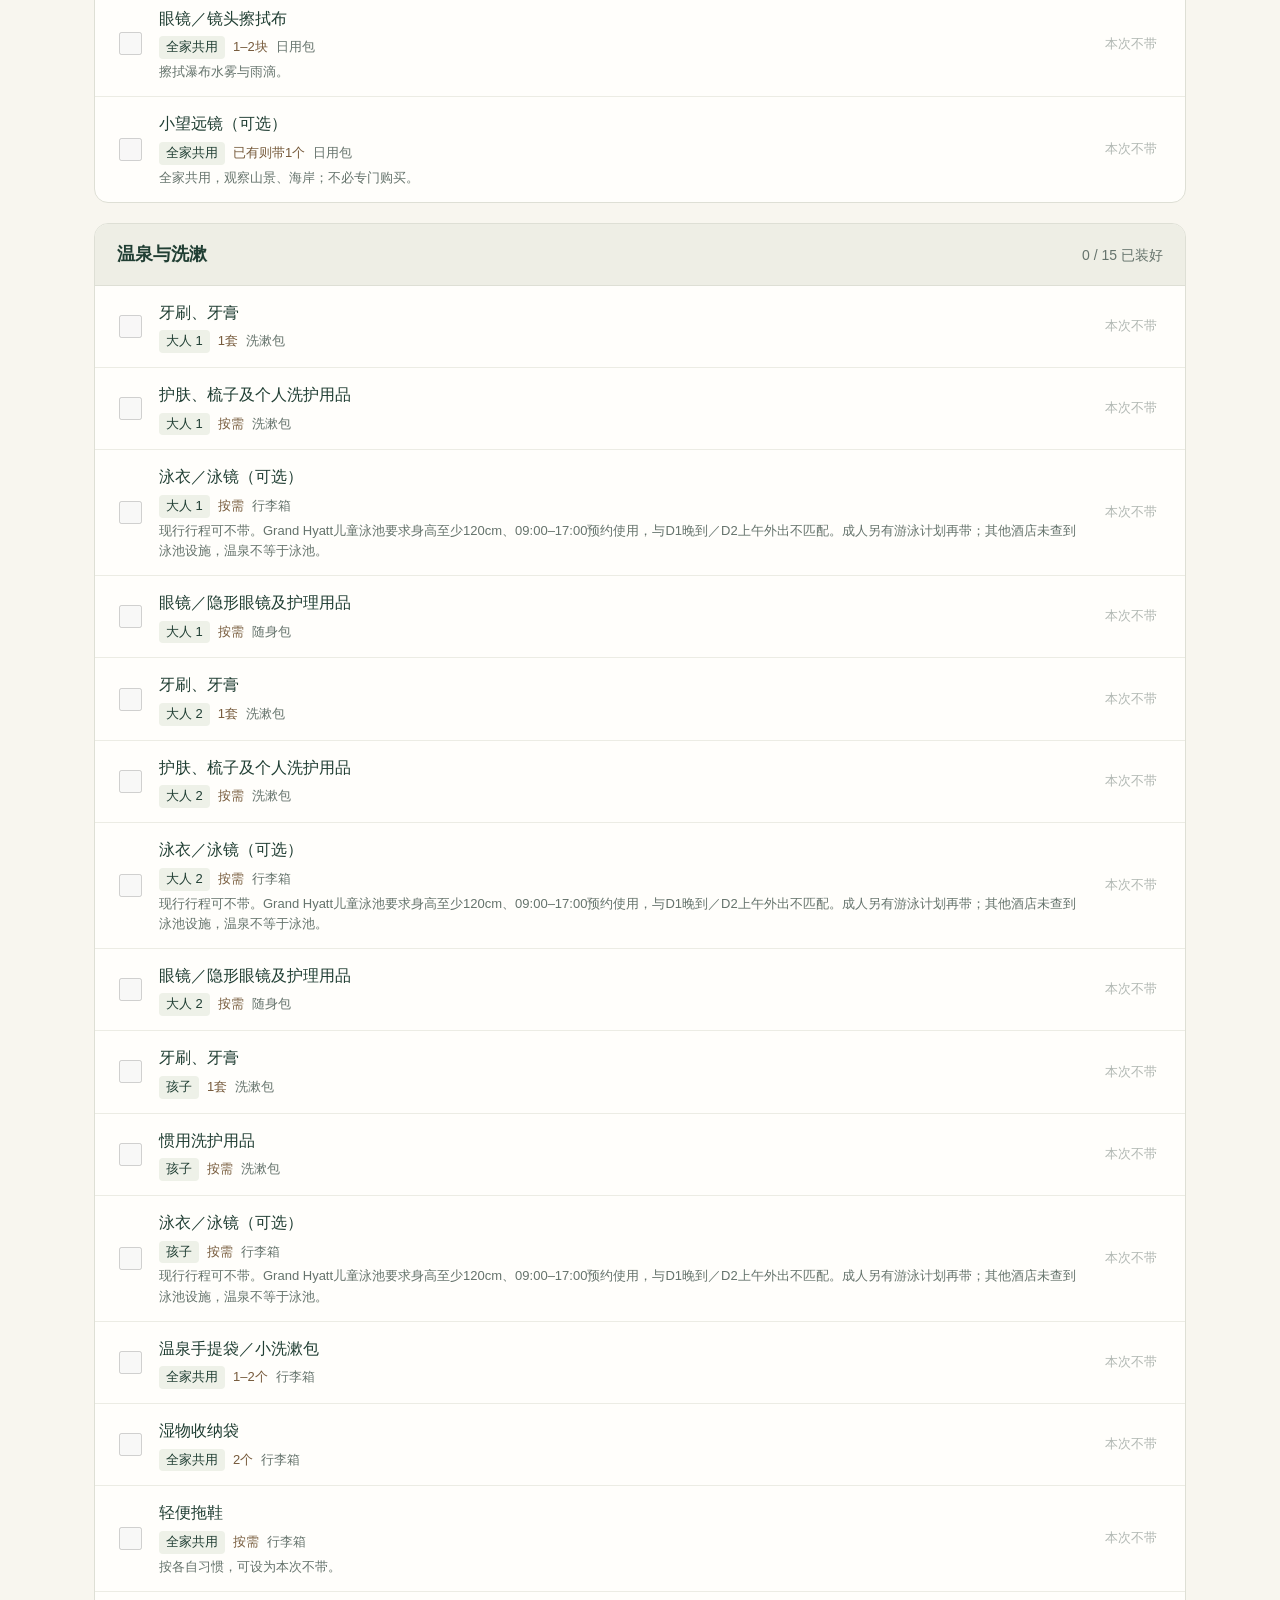
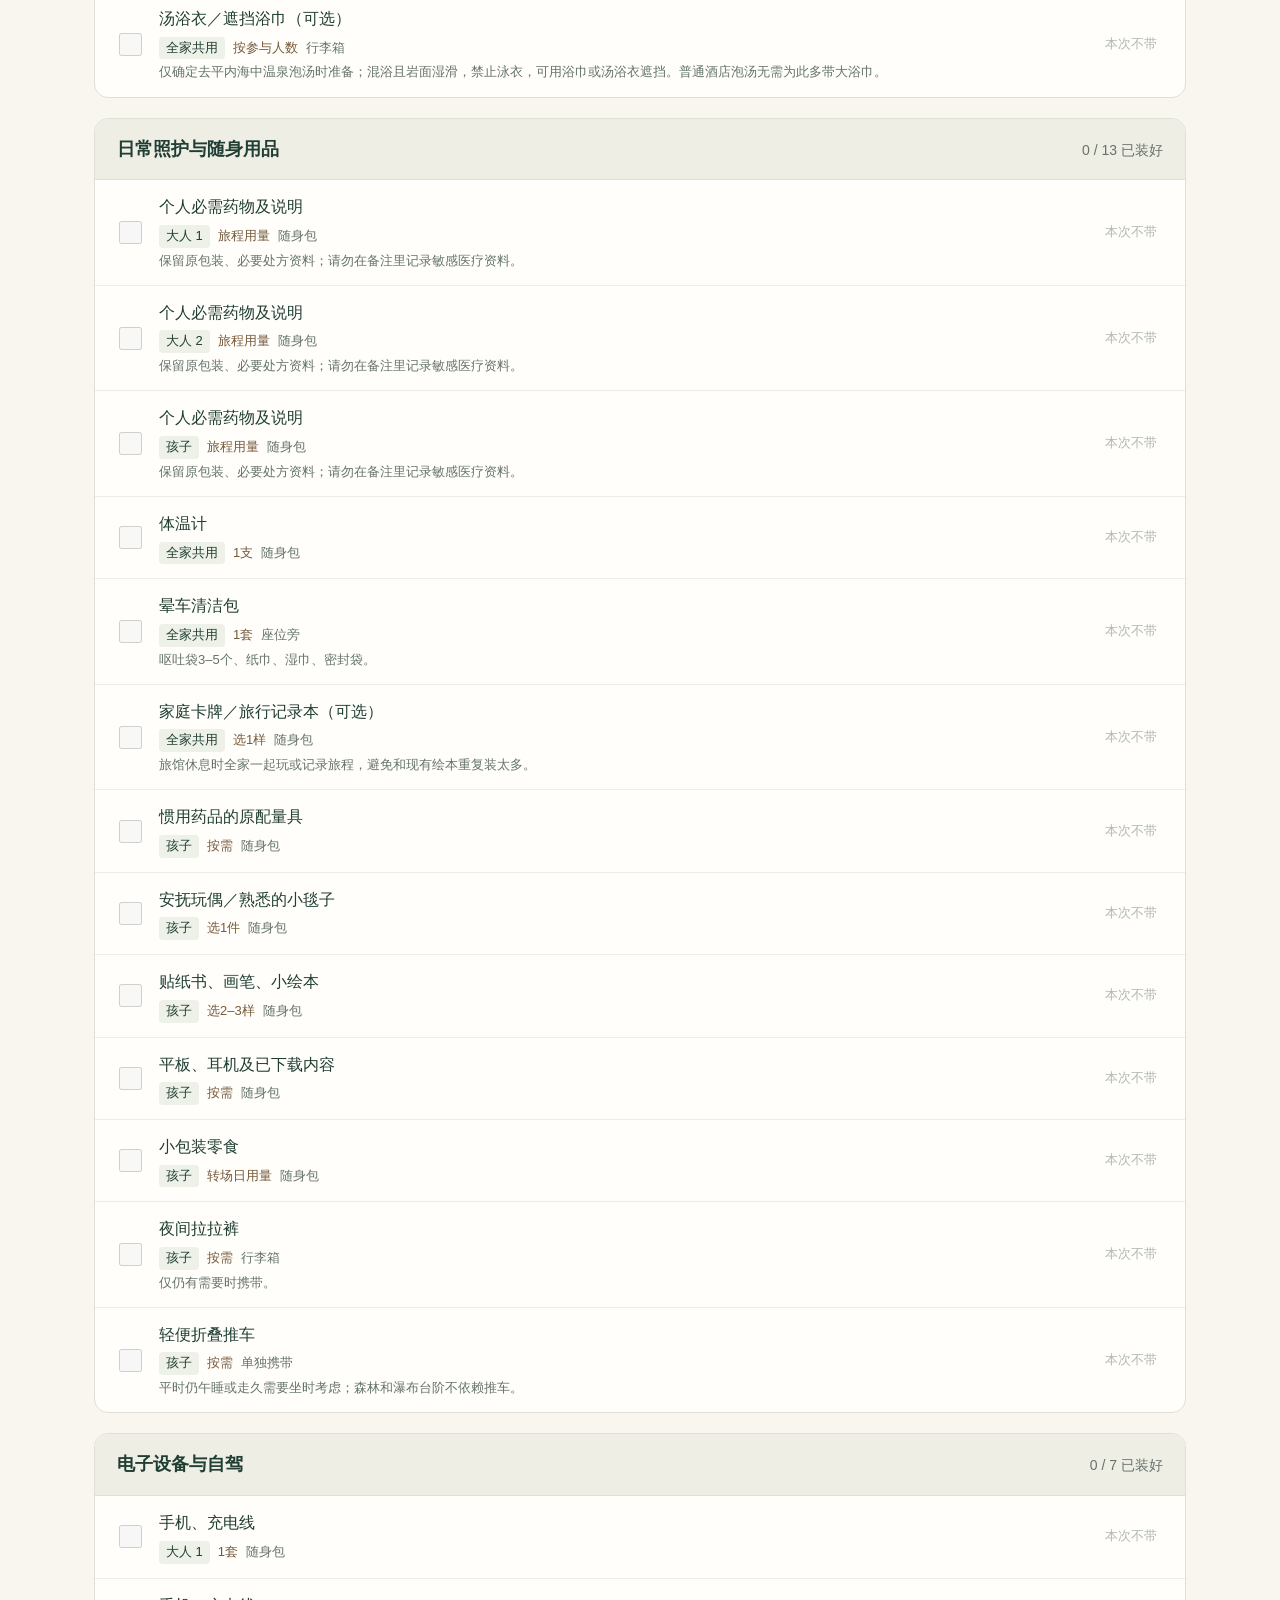
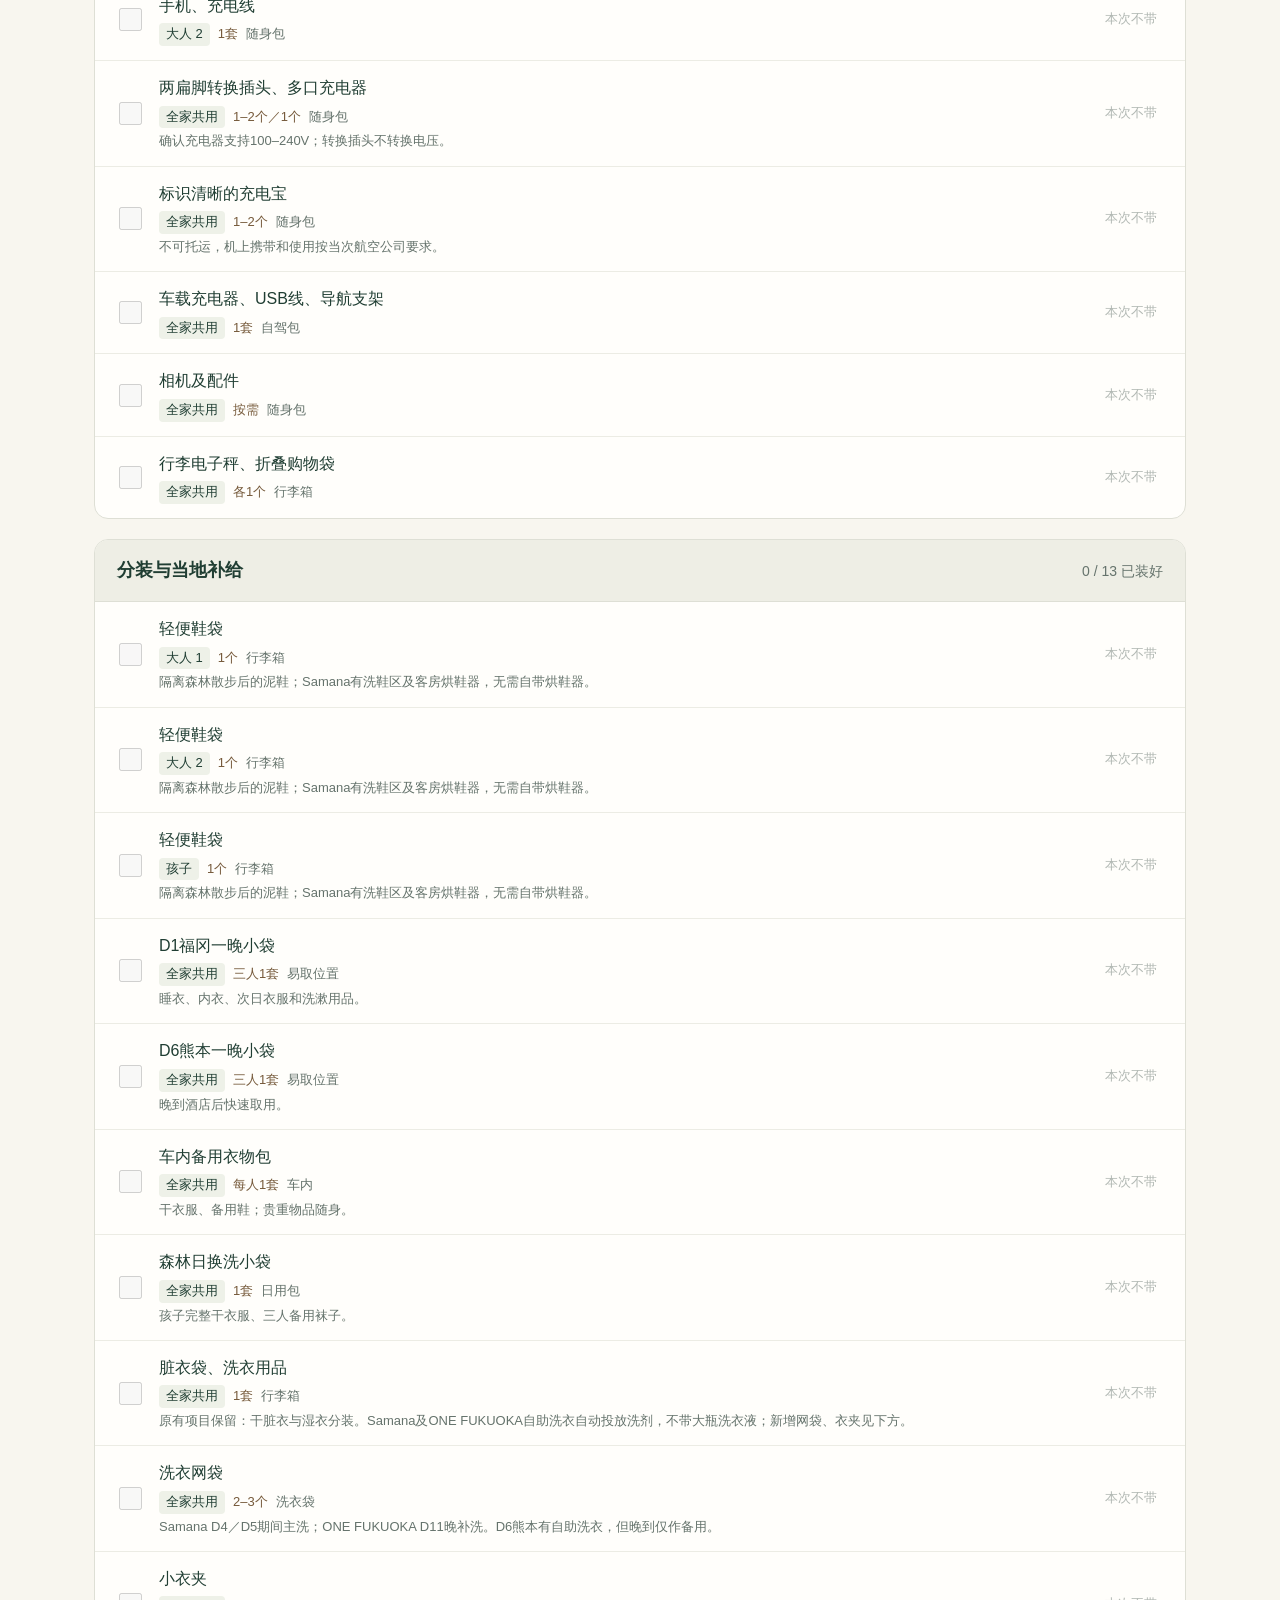
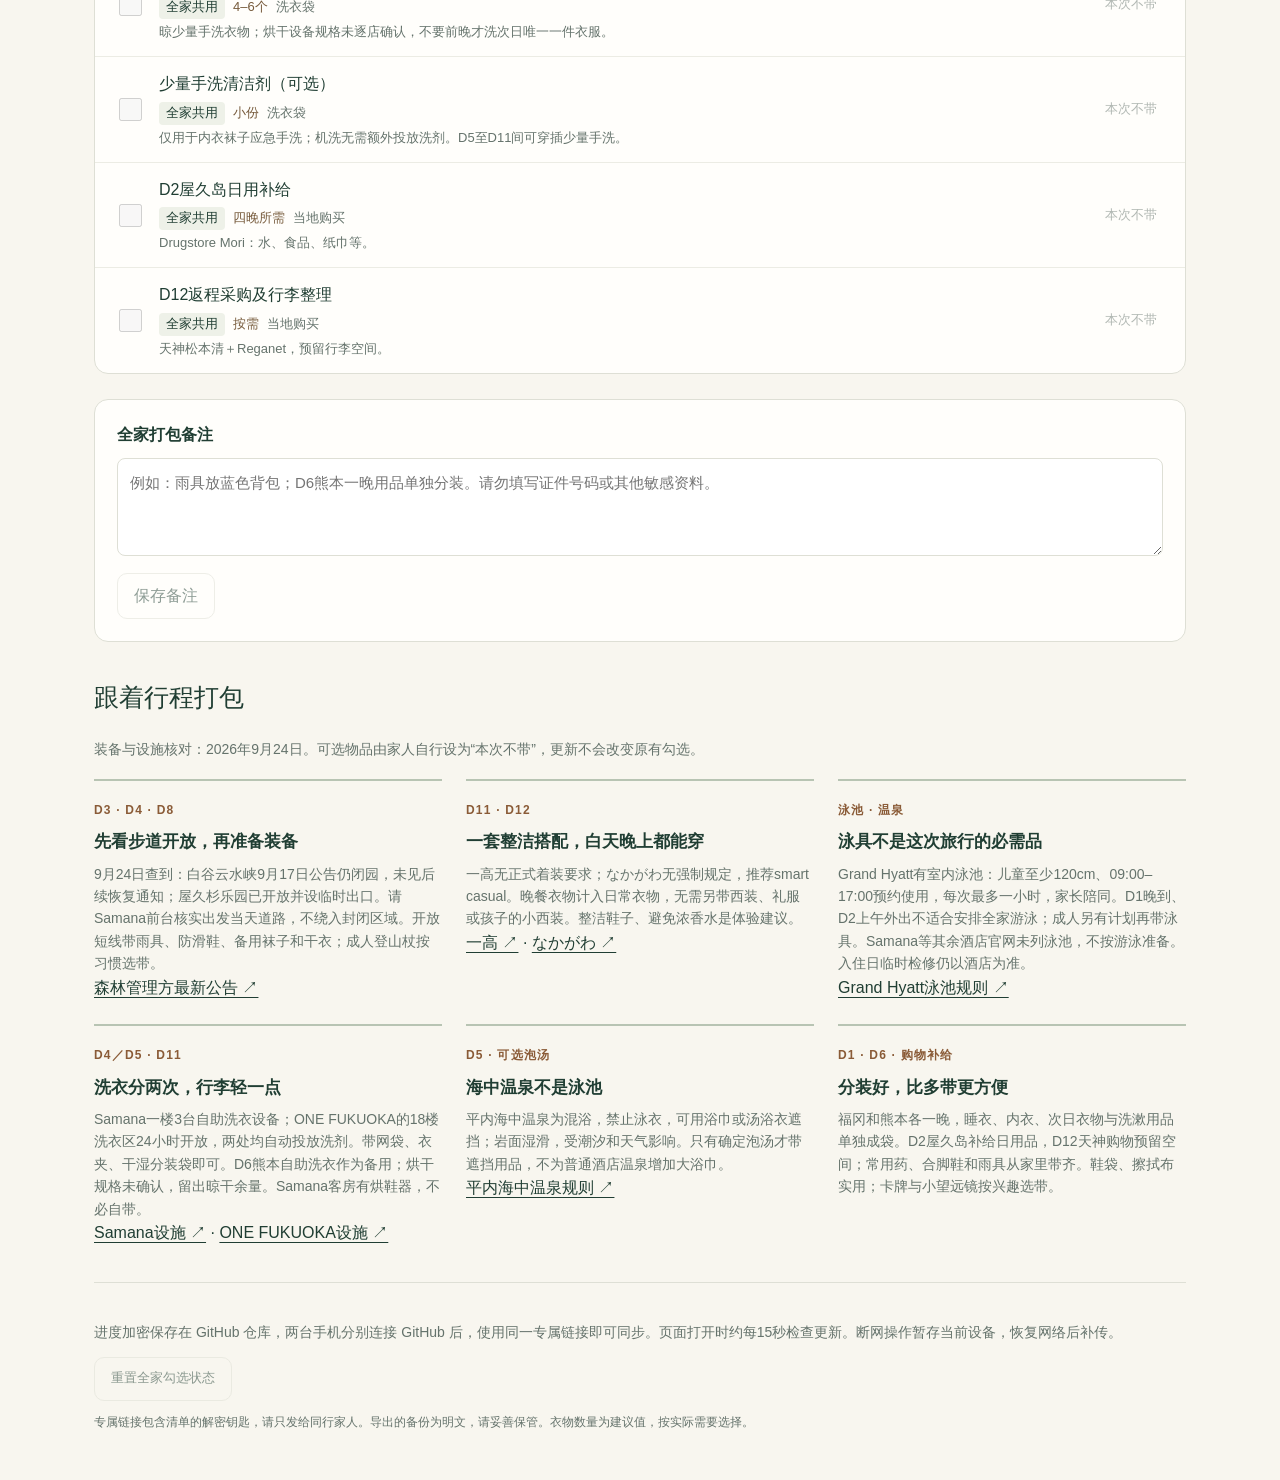
==== commit cbe5f10f: "Refine packing guidance for dining, pools, trails and laundry" ====
--- a/packing.html
+++ b/packing.html
@@ -1,35 +1,42 @@
-<!doctype html>
-<html lang="zh-CN">
-<head>
-  <meta charset="utf-8"><meta name="viewport" content="width=device-width, initial-scale=1">
-  <meta name="referrer" content="no-referrer">
-  <title>行李打包清单 · 九州家庭旅行</title>
-  <meta name="description" content="两位大人和一位5岁孩子，13天九州家庭旅行打包清单。家庭专属链接，自动同步准备进度。">
-  <link rel="icon" href="data:image/svg+xml,%3Csvg xmlns='http://www.w3.org/2000/svg' viewBox='0 0 40 40'%3E%3Crect width='40' height='40' rx='10' fill='%23234538'/%3E%3Cpath d='M11 21l6 6 13-15' fill='none' stroke='%23fff' stroke-width='3'/%3E%3C/svg%3E">
-  <link rel="stylesheet" href="packing.css?v=1">
-  <script defer src="packing-data.js?v=1"></script><script defer src="packing-cloud.js?v=1"></script><script defer src="packing.js?v=1"></script>
-</head>
-<body>
-  <header class="top"><a href="./" class="brand"><span class="mark">森</span> 九州家庭旅行</a><a href="./">查看行程 ↗</a></header>
-  <main>
-    <div class="intro"><div><p class="eyebrow">READY FOR THE JOURNEY</p><h1>把旅行，慢慢装进行李。</h1><p class="subtitle">9月25日 — 10月7日 · 13天 · 两位大人，一位5岁孩子</p></div><span class="trip-tag">屋久岛 / 九州</span></div>
-    <section class="progress-panel" aria-label="全家打包进度">
-      <div class="progress-heading"><div><span class="eyebrow">全家准备进度</span><p><strong id="packed-count">0</strong><span id="total-count"> / 0 项已装好</span></p></div><strong id="percent">0%</strong></div>
-      <progress id="progress" max="100" value="0" aria-label="全家打包完成百分比"></progress>
-      <div class="progress-foot"><span id="remaining">正在载入清单</span><span id="sync-status" role="status" aria-live="polite">准备连接</span></div>
-    </section>
-    <section class="connection" id="connection"><div><strong>和家人一起准备</strong><p>两台手机分别连接 GitHub，再打开同一个家庭专属链接，即可同步。状态加密存储在仓库中。</p></div><button id="create" class="primary">连接并建立清单</button></section>
-    <div id="error" class="error" role="alert" hidden></div>
-    <nav class="members" id="members" aria-label="按成员查看"></nav>
-    <div class="toolbar"><div class="selectors"><label>类别 <select id="category"><option value="all">全部类别</option></select></label><label>状态 <select id="status"><option value="all">全部物品</option><option value="todo">还没装好</option><option value="packed">已经装好</option><option value="skip">本次不带</option></select></label></div><div class="actions"><button id="share" disabled>分享给家人</button><button id="refresh" disabled>同步</button><button id="export" disabled>导出备份</button><button id="import" disabled>导入备份</button><button id="github-connect">GitHub 连接</button></div></div>
-    <p class="list-hint">数量含出发当天穿的衣物，按途中洗衣约两次准备。装好后勾选；不需要的物品可设为“本次不带”。</p>
-    <div id="list"></div><p id="empty" class="empty" hidden>这个筛选下没有物品。可以换个类别，或查看全部。</p>
-    <section class="notes"><label for="family-note">全家打包备注</label><textarea id="family-note" maxlength="2000" rows="3" placeholder="例如：雨具放蓝色背包；D6熊本一晚用品单独分装。请勿填写证件号码或其他敏感资料。" disabled></textarea><button id="save-note" disabled>保存备注</button></section>
-    <section class="trip-notes"><h2>跟着行程打包</h2><div class="tips"><article><span>D3 · D4 · D8</span><h3>雨具放在手边</h3><p>屋久杉乐园、白谷云水峡、锅瀑布：带雨衣、防滑鞋、备用袜子和一套孩子的干衣服。</p></article><article><span>D1 · D6</span><h3>一晚用品单独装</h3><p>福冈和熊本各一晚，把睡衣、内衣、次日衣服和洗漱用品装成小袋，抵达即可取用。</p></article><article><span>D2 · D12</span><h3>给购物留一点空间</h3><p>D2屋久岛补充水、食品和日用品；D12天神集中采购。常用药、合脚鞋和雨具从家里带齐。</p></article></div></section>
-    <footer><p>进度加密保存在 GitHub 仓库，两台手机分别连接 GitHub 后，使用同一专属链接即可同步。页面打开时约每15秒检查更新。断网操作暂存当前设备，恢复网络后补传。</p><button id="reset" disabled>重置全家勾选状态</button><p class="small">专属链接包含清单的解密钥匙，请只发给同行家人。导出的备份为明文，请妥善保管。衣物数量为建议值，按实际需要选择。</p></footer>
-  </main>
-  <dialog id="modal"><h2 id="modal-title"></h2><p id="modal-text"></p><textarea id="share-link" readonly rows="3" hidden aria-label="家庭专属链接"></textarea><div class="dialog-actions"><button id="cancel">取消</button><button id="confirm" class="primary">确定</button></div></dialog>
-  <input type="file" id="file" accept="application/json,.json" hidden>
-  <dialog id="github-dialog"><h2>连接 GitHub 同步</h2><p>使用仅授予 HerbChung / 202609Travel 仓库 <strong>Contents：读写</strong>权限的 fine-grained token。两台手机需分别连接。</p><label for="github-token">Fine-grained token</label><input id="github-token" type="password" autocomplete="off" spellcheck="false" placeholder="github_pat_…"><label class="remember"><input type="checkbox" id="remember-token"> 在这台个人设备的浏览器中记住令牌</label><p class="small">不勾选时仅在本次页面打开期间使用。令牌不会放进网页源码、仓库文件或分享链接；勾选记住后会保存在此浏览器中。</p><div id="github-error" role="alert"></div><div class="dialog-actions"><button id="github-disconnect">断开并忘记令牌</button><button id="github-cancel">取消</button><button id="github-confirm" class="primary">连接</button></div></dialog>
-  <noscript>请启用浏览器的 JavaScript，以使用勾选和自动同步功能。</noscript>
-</body></html>
+<!doctype html>
+<html lang="zh-CN">
+<head>
+  <meta charset="utf-8"><meta name="viewport" content="width=device-width, initial-scale=1">
+  <meta name="referrer" content="no-referrer">
+  <title>行李打包清单 · 九州家庭旅行</title>
+  <meta name="description" content="两位大人和一位5岁孩子，13天九州家庭旅行打包清单。家庭专属链接，自动同步准备进度。">
+  <link rel="icon" href="data:image/svg+xml,%3Csvg xmlns='http://www.w3.org/2000/svg' viewBox='0 0 40 40'%3E%3Crect width='40' height='40' rx='10' fill='%23234538'/%3E%3Cpath d='M11 21l6 6 13-15' fill='none' stroke='%23fff' stroke-width='3'/%3E%3C/svg%3E">
+  <link rel="stylesheet" href="packing.css?v=1">
+  <script defer src="packing-data.js?v=20260924"></script><script defer src="packing-cloud.js?v=1"></script><script defer src="packing.js?v=1"></script>
+</head>
+<body>
+  <header class="top"><a href="./" class="brand"><span class="mark">森</span> 九州家庭旅行</a><a href="./">查看行程 ↗</a></header>
+  <main>
+    <div class="intro"><div><p class="eyebrow">READY FOR THE JOURNEY</p><h1>把旅行，慢慢装进行李。</h1><p class="subtitle">9月25日 — 10月7日 · 13天 · 两位大人，一位5岁孩子</p></div><span class="trip-tag">屋久岛 / 九州</span></div>
+    <section class="progress-panel" aria-label="全家打包进度">
+      <div class="progress-heading"><div><span class="eyebrow">全家准备进度</span><p><strong id="packed-count">0</strong><span id="total-count"> / 0 项已装好</span></p></div><strong id="percent">0%</strong></div>
+      <progress id="progress" max="100" value="0" aria-label="全家打包完成百分比"></progress>
+      <div class="progress-foot"><span id="remaining">正在载入清单</span><span id="sync-status" role="status" aria-live="polite">准备连接</span></div>
+    </section>
+    <section class="connection" id="connection"><div><strong>和家人一起准备</strong><p>两台手机分别连接 GitHub，再打开同一个家庭专属链接，即可同步。状态加密存储在仓库中。</p></div><button id="create" class="primary">连接并建立清单</button></section>
+    <div id="error" class="error" role="alert" hidden></div>
+    <nav class="members" id="members" aria-label="按成员查看"></nav>
+    <div class="toolbar"><div class="selectors"><label>类别 <select id="category"><option value="all">全部类别</option></select></label><label>状态 <select id="status"><option value="all">全部物品</option><option value="todo">还没装好</option><option value="packed">已经装好</option><option value="skip">本次不带</option></select></label></div><div class="actions"><button id="share" disabled>分享给家人</button><button id="refresh" disabled>同步</button><button id="export" disabled>导出备份</button><button id="import" disabled>导入备份</button><button id="github-connect">GitHub 连接</button></div></div>
+    <p class="list-hint">数量含出发当天穿的衣物，按途中洗衣约两次准备。装好后勾选；不需要的物品可设为“本次不带”。</p>
+    <div id="list"></div><p id="empty" class="empty" hidden>这个筛选下没有物品。可以换个类别，或查看全部。</p>
+    <section class="notes"><label for="family-note">全家打包备注</label><textarea id="family-note" maxlength="2000" rows="3" placeholder="例如：雨具放蓝色背包；D6熊本一晚用品单独分装。请勿填写证件号码或其他敏感资料。" disabled></textarea><button id="save-note" disabled>保存备注</button></section>
+    <section class="trip-notes"><h2>跟着行程打包</h2><p class="list-hint">装备与设施核对：2026年9月24日。可选物品由家人自行设为“本次不带”，更新不会改变原有勾选。</p><div class="tips">
+      <article><span>D3 · D4 · D8</span><h3>先看步道开放，再准备装备</h3><p>9月24日查到：白谷云水峡9月17日公告仍闭园，未见后续恢复通知；屋久杉乐园已开放并设临时出口。请Samana前台核实出发当天道路，不绕入封闭区域。开放短线带雨具、防滑鞋、备用袜子和干衣；成人登山杖按习惯选带。</p><a href="https://y-rekumori.com/" target="_blank" rel="noopener noreferrer">森林管理方最新公告 ↗</a></article>
+      <article><span>D11 · D12</span><h3>一套整洁搭配，白天晚上都能穿</h3><p>一高无正式着装要求；なかがわ无强制规定，推荐smart casual。晚餐衣物计入日常衣物，无需另带西装、礼服或孩子的小西装。整洁鞋子、避免浓香水是体验建议。</p><a href="https://restaurant.ikyu.com/114089/plan12603916/" target="_blank" rel="noopener noreferrer">一高 ↗</a> · <a href="https://selection.tabelog.com/fukuoka/A4001/A400103/40048828/dtlmap/" target="_blank" rel="noopener noreferrer">なかがわ ↗</a></article>
+      <article><span>泳池 · 温泉</span><h3>泳具不是这次旅行的必需品</h3><p>Grand Hyatt有室内泳池：儿童至少120cm、09:00–17:00预约使用，每次最多一小时，家长陪同。D1晚到、D2上午外出不适合安排全家游泳；成人另有计划再带泳具。Samana等其余酒店官网未列泳池，不按游泳准备。入住日临时检修仍以酒店为准。</p><a href="https://www.grandhyattfukuoka.com/pdf/guest/hotel_information.pdf" target="_blank" rel="noopener noreferrer">Grand Hyatt泳池规则 ↗</a></article>
+      <article><span>D4／D5 · D11</span><h3>洗衣分两次，行李轻一点</h3><p>Samana一楼3台自助洗衣设备；ONE FUKUOKA的18楼洗衣区24小时开放，两处均自动投放洗剂。带网袋、衣夹、干湿分装袋即可。D6熊本自助洗衣作为备用；烘干规格未确认，留出晾干余量。Samana客房有烘鞋器，不必自带。</p><a href="https://samanahotel.jp/facility/" target="_blank" rel="noopener noreferrer">Samana设施 ↗</a> · <a href="https://onefukuokahotel.jp/assets/pdf/brochure_onefukuokahotel.pdf" target="_blank" rel="noopener noreferrer">ONE FUKUOKA设施 ↗</a></article>
+      <article><span>D5 · 可选泡汤</span><h3>海中温泉不是泳池</h3><p>平内海中温泉为混浴，禁止泳衣，可用浴巾或汤浴衣遮挡；岩面湿滑，受潮汐和天气影响。只有确定泡汤才带遮挡用品，不为普通酒店温泉增加大浴巾。</p><a href="https://yakukan.jp/spot/7015.html" target="_blank" rel="noopener noreferrer">平内海中温泉规则 ↗</a></article>
+      <article><span>D1 · D6 · 购物补给</span><h3>分装好，比多带更方便</h3><p>福冈和熊本各一晚，睡衣、内衣、次日衣物与洗漱用品单独成袋。D2屋久岛补给日用品，D12天神购物预留空间；常用药、合脚鞋和雨具从家里带齐。鞋袋、擦拭布实用；卡牌与小望远镜按兴趣选带。</p></article>
+    </div></section>
+    <footer><p>进度加密保存在 GitHub 仓库，两台手机分别连接 GitHub 后，使用同一专属链接即可同步。页面打开时约每15秒检查更新。断网操作暂存当前设备，恢复网络后补传。</p><button id="reset" disabled>重置全家勾选状态</button><p class="small">专属链接包含清单的解密钥匙，请只发给同行家人。导出的备份为明文，请妥善保管。衣物数量为建议值，按实际需要选择。</p></footer>
+  </main>
+  <dialog id="modal"><h2 id="modal-title"></h2><p id="modal-text"></p><textarea id="share-link" readonly rows="3" hidden aria-label="家庭专属链接"></textarea><div class="dialog-actions"><button id="cancel">取消</button><button id="confirm" class="primary">确定</button></div></dialog>
+  <input type="file" id="file" accept="application/json,.json" hidden>
+  <dialog id="github-dialog"><h2>连接 GitHub 同步</h2><p>使用仅授予 HerbChung / 202609Travel 仓库 <strong>Contents：读写</strong>权限的 fine-grained token。两台手机需分别连接。</p><label for="github-token">Fine-grained token</label><input id="github-token" type="password" autocomplete="off" spellcheck="false" placeholder="github_pat_…"><label class="remember"><input type="checkbox" id="remember-token"> 在这台个人设备的浏览器中记住令牌</label><p class="small">不勾选时仅在本次页面打开期间使用。令牌不会放进网页源码、仓库文件或分享链接；勾选记住后会保存在此浏览器中。</p><div id="github-error" role="alert"></div><div class="dialog-actions"><button id="github-disconnect">断开并忘记令牌</button><button id="github-cancel">取消</button><button id="github-confirm" class="primary">连接</button></div></dialog>
+  <noscript>请启用浏览器的 JavaScript，以使用勾选和自动同步功能。</noscript>
+</body></html>
